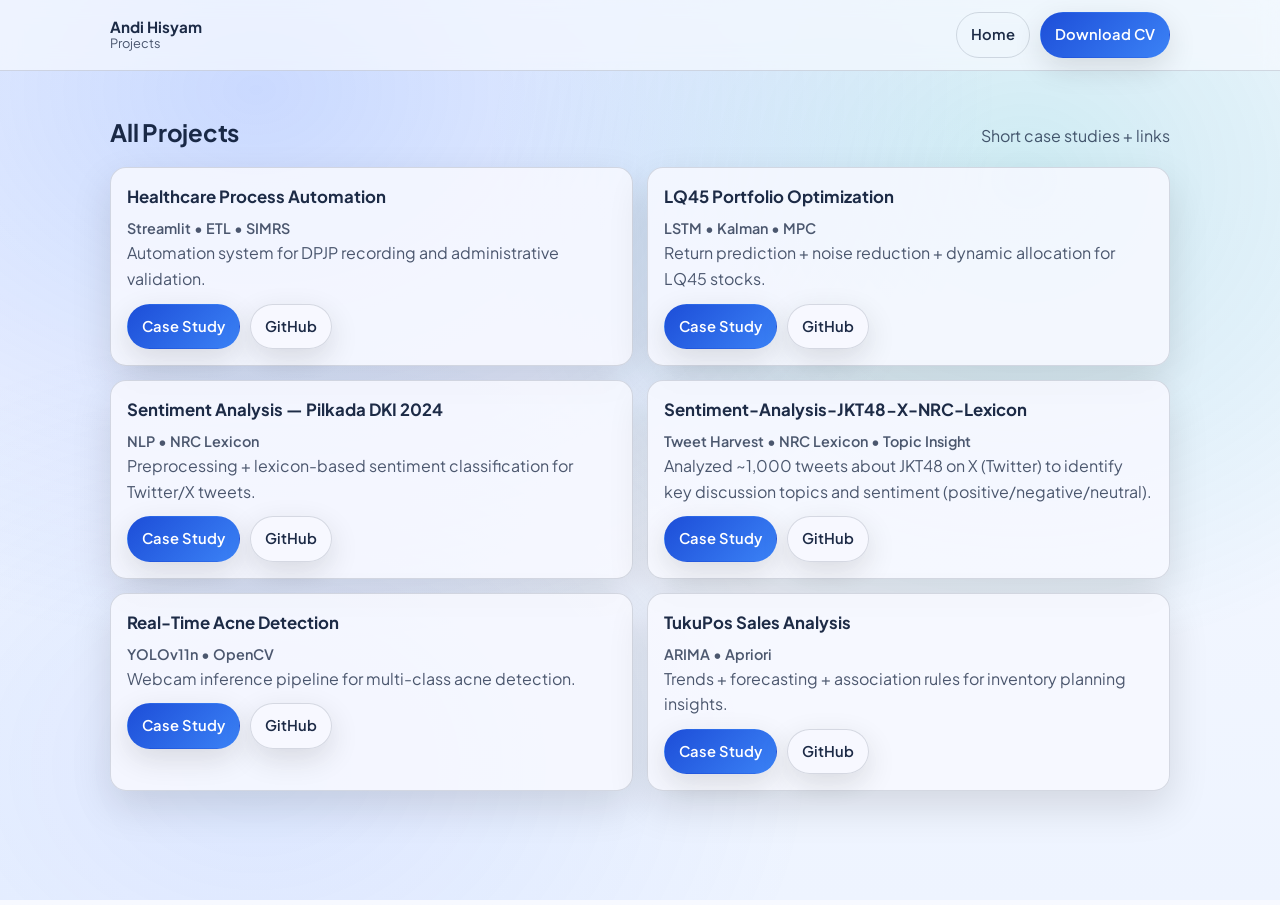
==== projects/index.html @ 50a24bfe "update all project" ====
<!doctype html>
<html lang="en">
  <head>
    <meta charset="utf-8" />
    <meta name="viewport" content="width=device-width, initial-scale=1" />
    <meta name="description" content="Projects — Andi Hisyam portfolio." />
    <title>Projects — Andi Hisyam</title>
    <link rel="stylesheet" href="../assets/css/styles.css" />
  </head>
  <body id="top">
    <a class="skip-link" href="#content">Skip to content</a>

    <nav class="nav" aria-label="Primary navigation">
      <div class="container">
        <div class="nav-inner">
          <a class="brand" href="../index.html">
            <span class="brand-text">
              <strong>Andi Hisyam</strong>
              <span>Projects</span>
            </span>
          </a>
          <div class="nav-actions">
            <a class="btn ghost" href="../index.html#projects">Home</a>
            <a class="btn primary" href="../CV_AndiHisyamHelmiFaalihFakhruddin.pdf" download>Download CV</a>
          </div>
        </div>
      </div>
    </nav>

    <main id="content">
      <section class="reveal">
        <div class="container">
          <div class="section-head">
            <h2>All Projects</h2>
            <p>Short case studies + links</p>
          </div>

          <div class="grid-2">
            <div class="card">
              <h3>Healthcare Process Automation</h3>
              <div class="project-meta">Streamlit • ETL • SIMRS</div>
              <p>Automation system for DPJP recording and administrative validation.</p>
              <div class="project-actions">
                <a class="btn primary" href="healthcare-process-automation/index.html">Case Study</a>
                <!-- TODO: Replace placeholder repository link when ready -->
                <a class="btn" href="https://github.com/andihisyam/healthcare-process-automation" target="_blank" rel="noreferrer">GitHub</a>
              </div>
            </div>

            <div class="card">
              <h3>LQ45 Portfolio Optimization</h3>
              <div class="project-meta">LSTM • Kalman • MPC</div>
              <p>Return prediction + noise reduction + dynamic allocation for LQ45 stocks.</p>
              <div class="project-actions">
                <a class="btn primary" href="lq45-portfolio-optimization/index.html">Case Study</a>
                <!-- TODO: Replace placeholder repository link when ready -->
                <a class="btn" href="https://github.com/andihisyam/lq45-portfolio-optimization" target="_blank" rel="noreferrer">GitHub</a>
              </div>
            </div>

            <div class="card">
              <h3>Sentiment Analysis — Pilkada DKI 2024</h3>
              <div class="project-meta">NLP • NRC Lexicon</div>
              <p>Preprocessing + lexicon-based sentiment classification for Twitter/X tweets.</p>
              <div class="project-actions">
                <a class="btn primary" href="sentiment-analysis-pilkada/index.html">Case Study</a>
                <!-- TODO: Replace placeholder repository link when ready -->
                <a class="btn" href="https://github.com/andihisyam/sentiment-analysis-pilkada-2024" target="_blank" rel="noreferrer">GitHub</a>
              </div>
            </div>

            <div class="card">
              <h3>Sentiment-Analysis-JKT48-X-NRC-Lexicon</h3>
              <div class="project-meta">Tweet Harvest • NRC Lexicon • Topic Insight</div>
              <p>Analyzed ~1,000 tweets about JKT48 on X (Twitter) to identify key discussion topics and sentiment (positive/negative/neutral).</p>
              <div class="project-actions">
                <a class="btn primary" href="sentiment-analysis-jkt48/index.html">Case Study</a>
                <a class="btn" href="https://github.com/andihisyam/Python-Project/tree/main/sentiment-analysis/JKT48" target="_blank" rel="noreferrer">GitHub</a>
              </div>
            </div>

            <div class="card">
              <h3>Real-Time Acne Detection</h3>
              <div class="project-meta">YOLOv11n • OpenCV</div>
              <p>Webcam inference pipeline for multi-class acne detection.</p>
              <div class="project-actions">
                <a class="btn primary" href="acne-detection/index.html">Case Study</a>
                <!-- TODO: Replace placeholder repository link when ready -->
                <a class="btn" href="https://github.com/andihisyam/acne-detection-yolov11" target="_blank" rel="noreferrer">GitHub</a>
              </div>
            </div>

            <div class="card">
              <h3>TukuPos Sales Analysis</h3>
              <div class="project-meta">ARIMA • Apriori</div>
              <p>Trends + forecasting + association rules for inventory planning insights.</p>
              <div class="project-actions">
                <a class="btn primary" href="tukupos-sales-analysis/index.html">Case Study</a>
                <!-- TODO: Replace placeholder repository link when ready -->
                <a class="btn" href="https://github.com/andihisyam/tukupos-sales-analysis" target="_blank" rel="noreferrer">GitHub</a>
              </div>
            </div>
          </div>
        </div>
      </section>
    </main>

    <a class="back-to-top floating" href="#top" aria-label="Back to top" data-back-to-top data-visible="false">
      <img src="../assets/img/back-to-top.png" alt="" loading="lazy" decoding="async" />
    </a>

    <script src="../assets/js/main.js"></script>
  </body>
</html>
---- assets/css/styles.css ----
@import url('https://fonts.googleapis.com/css2?family=Plus+Jakarta+Sans:wght@300;400;500;600;700;800&display=swap');

/* Minimal, dependency-free portfolio styles (light/dark). */

:root {
  --bg: #f7f9ff;
  --bg2: #eef4ff;
  --card: rgba(247, 249, 255, 0.86);
  --card2: rgba(247, 249, 255, 0.94);
  --text: rgba(10, 25, 54, 0.92);
  --muted: rgba(10, 25, 54, 0.72);
  --border: rgba(10, 25, 54, 0.14);
  --shadow: rgba(0, 0, 0, 0.12);

  /* Royal blue accent (premium, subtle hover shifts). */
  --accent: #1d4ed8;
  --accent2: #3b82f6;
  --accentHover: #1e40af;
  --accentTint: rgba(29, 78, 216, 0.12);
  --accentBorder: rgba(29, 78, 216, 0.42);
  --accentRing: rgba(29, 78, 216, 0.30);
  --accentText: #ffffff;

  --radius: 16px;
  --radiusSm: 12px;
  --maxw: 1100px;
  --pad: 20px;

  color-scheme: light;
}

[data-theme="dark"] {
  --bg: #090d16;
  --bg2: #0f172a;
  --card: rgba(15, 23, 42, 0.65);
  --card2: rgba(30, 41, 59, 0.80);
  --text: rgba(241, 245, 249, 0.95);
  --muted: rgba(148, 163, 184, 0.80);
  --border: rgba(255, 255, 255, 0.08);
  --shadow: rgba(0, 0, 0, 0.4);

  --accent: #3b82f6;
  --accent2: #60a5fa;
  --accentHover: #2563eb;
  --accentTint: rgba(59, 130, 246, 0.15);
  --accentBorder: rgba(59, 130, 246, 0.40);
  --accentRing: rgba(59, 130, 246, 0.35);
  --accentText: #ffffff;

  color-scheme: dark;
}

*,
*::before,
*::after {
  box-sizing: border-box;
}

html,
body {
  height: 100%;
}

body {
  margin: 0;
  font-family: "Plus Jakarta Sans", ui-sans-serif, system-ui, -apple-system, Segoe UI, Roboto, Helvetica, Arial, sans-serif;
  background: linear-gradient(180deg, var(--bg), var(--bg2));
  color: var(--text);
  line-height: 1.6;
  min-height: 100vh;
  display: flex;
  flex-direction: column;
  transition: background-color 0.3s ease, color 0.3s ease;
}

.hero,
main {
  width: 100%;
}

main {
  flex: 1 0 auto;
  padding-bottom: 72px;
}

/* Put accent gradients on a fixed layer to avoid visible band seams across cards. */
body::before {
  content: "";
  position: fixed;
  inset: 0;
  z-index: -1;
  background:
    radial-gradient(1200px 900px at 20% 10%, rgba(45, 108, 255, 0.22), transparent 62%),
    radial-gradient(900px 800px at 80% 20%, rgba(0, 167, 181, 0.16), transparent 60%),
    radial-gradient(900px 700px at 20% 85%, rgba(45, 108, 255, 0.10), transparent 62%);
  transition: background 0.3s ease;
}

[data-theme="dark"] body::before {
  background:
    radial-gradient(1200px 900px at 20% 10%, rgba(37, 99, 235, 0.12), transparent 62%),
    radial-gradient(900px 800px at 80% 20%, rgba(13, 148, 136, 0.08), transparent 60%),
    radial-gradient(900px 700px at 20% 85%, rgba(37, 99, 235, 0.06), transparent 62%);
}

a {
  color: inherit;
  text-decoration-thickness: 1px;
  text-underline-offset: 3px;
}

/* Theme toggle helper classes */
.theme-toggle {
  font-size: 1.1rem;
  display: inline-flex;
  align-items: center;
  justify-content: center;
  cursor: pointer;
  transition: transform 0.3s cubic-bezier(0.34, 1.56, 0.64, 1) !important;
}
.theme-toggle:hover {
  transform: scale(1.1) rotate(15deg);
}

.skip-link {
  position: absolute;
  left: -999px;
  top: 0;
  background: var(--text);
  color: var(--bg);
  padding: 10px 14px;
  border-radius: 12px;
  z-index: 9999;
}
.skip-link:focus {
  left: 12px;
  top: 12px;
}

.container {
  max-width: var(--maxw);
  padding: 0 var(--pad);
  margin: 0 auto;
}

.nav {
  position: sticky;
  top: 0;
  z-index: 50;
  border-bottom: 1px solid var(--border);
  background: color-mix(in srgb, var(--bg) 70%, transparent);
  backdrop-filter: blur(10px);
  transition: background-color 0.3s ease, border-color 0.3s ease, background 0.3s ease;
}

.nav-inner {
  display: flex;
  align-items: center;
  justify-content: space-between;
  gap: 14px;
  padding: 12px 0;
}

.brand {
  display: flex;
  gap: 12px;
  align-items: center;
  text-decoration: none;
  transition: transform 180ms ease, opacity 180ms ease;
}
.brand:hover {
  transform: translateY(-1px);
}

.brand-text {
  display: flex;
  flex-direction: column;
  line-height: 1.1;
}

.brand-text strong {
  font-size: 0.95rem;
}
.brand-text span {
  font-size: 0.80rem;
  color: var(--muted);
}

.nav-links {
  display: flex;
  align-items: center;
  gap: 12px;
}

.nav-links a {
  display: inline-flex;
  align-items: center;
  gap: 8px;
  font-size: 0.92rem;
  color: var(--muted);
  text-decoration: none;
  padding: 8px 10px;
  border-radius: 12px;
  border: 1px solid transparent;
  transition: transform 180ms ease, background-color 180ms ease, color 180ms ease, border-color 180ms ease;
}
.nav-links a:hover {
  color: var(--text);
  background: var(--card);
  border-color: var(--border);
  transform: translateY(-1px);
}
.nav-actions {
  display: flex;
  align-items: center;
  gap: 10px;
}

.btn {
  display: inline-flex;
  align-items: center;
  justify-content: center;
  gap: 8px;
  padding: 10px 14px;
  border-radius: 999px;
  border: 1px solid var(--border);
  background: var(--card);
  color: var(--text);
  text-decoration: none;
  font-weight: 600;
  font-size: 0.92rem;
  box-shadow: 0 10px 30px var(--shadow);
  transition:
    background-color 180ms ease,
    border-color 180ms ease,
    color 180ms ease,
    box-shadow 180ms ease,
    transform 180ms ease;
}
.btn:hover {
  background: var(--accentTint);
  border-color: var(--accentBorder);
  color: var(--accentHover);
  box-shadow: 0 14px 38px var(--shadow), 0 0 0 5px color-mix(in srgb, var(--accentTint) 60%, transparent);
}
.btn.primary {
  background: linear-gradient(135deg, var(--accent), var(--accent2));
  border-color: transparent;
  color: var(--accentText);
}
.btn.primary:hover {
  background: linear-gradient(135deg, var(--accentHover), var(--accent2));
}
.btn.ghost {
  background: transparent;
  box-shadow: none;
}

.btn.white {
  background: #ffffff;
  border-color: var(--border);
  color: var(--accentHover);
}

.btn:focus-visible {
  outline: none;
  box-shadow: 0 10px 30px var(--shadow), 0 0 0 4px var(--accentRing);
  border-color: var(--accentBorder);
}

.icon-btn {
  width: 40px;
  height: 40px;
  border-radius: 999px;
  border: 1px solid var(--border);
  background: var(--card);
  color: var(--text);
  cursor: pointer;
  transition: background-color 180ms ease, border-color 180ms ease, transform 180ms ease, box-shadow 180ms ease;
}
.icon-btn:hover {
  background: var(--card2);
  transform: translateY(-1px);
  border-color: var(--accentBorder);
  box-shadow: 0 14px 38px var(--shadow), 0 0 0 5px color-mix(in srgb, var(--accentTint) 60%, transparent);
}

/* Navbar-only subtle lift for actions. */
.nav .btn:hover {
  transform: translateY(-1px);
}

.mobile-toggle {
  display: none;
}

.mobile-menu {
  display: none;
  border-top: 1px solid var(--border);
  padding: 8px 0 14px;
}
.mobile-menu a {
  display: inline-flex;
  align-items: center;
  gap: 8px;
  width: 100%;
  padding: 10px 10px;
  border-radius: 12px;
  text-decoration: none;
  color: var(--muted);
}
.mobile-menu a:hover {
  background: var(--card);
  color: var(--text);
}

header.hero {
  padding: 52px 0 30px;
}

.hero-grid {
  display: grid;
  grid-template-columns: 1.25fr 0.75fr;
  gap: 26px;
  align-items: center;
}

.hero h1 {
  margin: 0 0 12px;
  font-size: clamp(2.0rem, 3.5vw, 3.0rem);
  letter-spacing: -0.02em;
}

.hero .subtitle {
  color: var(--muted);
  font-weight: 600;
  margin: 0 0 14px;
}

.hero .desc {
  color: var(--muted);
  margin: 0 0 18px;
  max-width: 64ch;
}

.hero-actions {
  display: flex;
  gap: 10px;
  flex-wrap: wrap;
  margin: 16px 0 0;
}

.hero-card {
  border: 1px solid var(--border);
  background: var(--card);
  border-radius: var(--radius);
  padding: 16px;
  box-shadow: 0 18px 44px var(--shadow);
  backdrop-filter: blur(10px);
}

.hero-portrait {
  display: grid;
  gap: 12px;
}

.hero-portrait img {
  width: 100%;
  height: 280px;
  object-fit: cover;
  object-position: center 50%;
  border-radius: 18px;
  border: 1px solid var(--border);
  box-shadow: 0 18px 44px var(--shadow);
}

.hero-portrait .meta {
  display: flex;
  flex-direction: column;
  gap: 4px;
}
.hero-portrait .meta strong {
  font-size: 0.98rem;
}
.hero-portrait .meta span {
  color: var(--muted);
  font-size: 0.88rem;
}

.highlights {
  display: grid;
  grid-template-columns: 1fr 1fr;
  gap: 10px;
  margin-top: 14px;
}

.pill {
  border: 1px solid var(--border);
  background: var(--card);
  border-radius: var(--radiusSm);
  padding: 10px 12px;
  font-weight: 700;
  font-size: 0.90rem;
  transition:
    background-color 180ms ease,
    border-color 180ms ease,
    box-shadow 180ms ease,
    transform 180ms ease,
    color 180ms ease;
}
.pill span {
  display: block;
  font-weight: 600;
  color: var(--muted);
  font-size: 0.82rem;
  margin-top: 2px;
}

.pill:hover {
  background: var(--card2);
  border-color: var(--accentBorder);
  transform: translateY(-2px);
  box-shadow: 0 18px 48px var(--shadow), 0 0 0 5px color-mix(in srgb, var(--accentTint) 60%, transparent);
}

section {
  padding: 42px 0;
}

.reveal {
  opacity: 0;
  transform: translateY(10px);
  transition: opacity 420ms ease, transform 420ms ease;
  will-change: opacity, transform;
}
.reveal.is-visible {
  opacity: 1;
  transform: translateY(0);
}

.section-head {
  display: flex;
  align-items: baseline;
  justify-content: space-between;
  gap: 12px;
  margin-bottom: 16px;
}

.section-head h2 {
  margin: 0;
  font-size: 1.5rem;
  letter-spacing: -0.01em;
}

.section-head p {
  margin: 0;
  color: var(--muted);
}

.grid-3 {
  display: grid;
  grid-template-columns: repeat(3, 1fr);
  gap: 14px;
}

.grid-2 {
  display: grid;
  grid-template-columns: repeat(2, 1fr);
  gap: 14px;
}

.card {
  border: 1px solid var(--border);
  background: var(--card);
  border-radius: var(--radius);
  padding: 16px;
  box-shadow: 0 16px 40px var(--shadow);
  backdrop-filter: blur(10px);
  transition:
    background-color 180ms ease,
    border-color 180ms ease,
    box-shadow 180ms ease,
    transform 180ms ease;
}
.card h3 {
  margin: 0 0 6px;
  font-size: 1.05rem;
}
.card p {
  margin: 0;
  color: var(--muted);
}
.card:hover {
  background: var(--card2);
  border-color: var(--accentBorder);
  transform: translateY(-2px);
  box-shadow: 0 22px 58px var(--shadow), 0 0 0 5px color-mix(in srgb, var(--accentTint) 60%, transparent);
}
.card:focus-within {
  border-color: var(--accentBorder);
  box-shadow: 0 16px 40px var(--shadow), 0 0 0 4px var(--accentRing);
}

.badges {
  display: flex;
  flex-wrap: wrap;
  gap: 8px;
  margin-top: 12px;
}
.badge {
  display: inline-flex;
  gap: 6px;
  align-items: center;
  padding: 6px 10px;
  border-radius: 999px;
  border: 1px solid var(--border);
  background: color-mix(in srgb, var(--card) 60%, transparent);
  color: var(--muted);
  font-weight: 700;
  font-size: 0.82rem;
}

.project-card {
  display: grid;
  grid-template-columns: 160px 1fr;
  gap: 14px;
  align-items: start;
}
.project-card img {
  width: 160px;
  height: 110px;
  object-fit: cover;
  border-radius: 14px;
  border: 1px solid var(--border);
  background: var(--card2);
}
.project-card h3 {
  margin: 0 0 6px;
}
.project-meta {
  color: var(--muted);
  font-weight: 600;
  font-size: 0.90rem;
}
.project-actions {
  display: flex;
  flex-wrap: wrap;
  gap: 10px;
  margin-top: 12px;
}

.timeline {
  display: grid;
  gap: 12px;
}
.timeline .item {
  display: grid;
  grid-template-columns: 16px 1fr;
  gap: 12px;
}
.timeline .dot {
  width: 12px;
  height: 12px;
  margin-top: 7px;
  border-radius: 999px;
  background: linear-gradient(135deg, var(--accent), var(--accent2));
  box-shadow: 0 10px 26px var(--shadow);
}
.timeline .content {
  border: 1px solid var(--border);
  background: var(--card);
  border-radius: var(--radius);
  padding: 14px 16px;
  backdrop-filter: blur(10px);
  transition:
    background-color 180ms ease,
    border-color 180ms ease,
    box-shadow 180ms ease,
    transform 180ms ease;
}
.timeline .content:hover {
  background: var(--card2);
  border-color: var(--accentBorder);
  transform: translateY(-2px);
  box-shadow: 0 22px 58px var(--shadow), 0 0 0 5px color-mix(in srgb, var(--accentTint) 60%, transparent);
}
.timeline .content:focus-within {
  border-color: var(--accentBorder);
  box-shadow: 0 16px 40px var(--shadow), 0 0 0 4px var(--accentRing);
}
.timeline .content strong {
  display: block;
  margin-bottom: 2px;
}
.timeline .content .when {
  color: var(--muted);
  font-weight: 700;
  font-size: 0.88rem;
}
.timeline .content ul {
  margin: 10px 0 0 18px;
  color: var(--muted);
}

.exp-subrole {
  margin-top: 12px;
  padding-top: 12px;
  border-top: 1px dashed color-mix(in srgb, var(--border) 80%, transparent);
}
.exp-subrole-title {
  font-weight: 800;
}
.exp-subrole-when {
  margin-top: 2px;
  color: var(--muted);
  font-weight: 700;
  font-size: 0.88rem;
}
.exp-subrole ul {
  margin: 10px 0 0 18px;
  color: var(--muted);
}

.contact-grid {
  display: grid;
  grid-template-columns: 1fr 0.9fr;
  gap: 14px;
}

.back-to-top {
  display: inline-flex;
  align-items: center;
  justify-content: center;
  width: 44px;
  height: 44px;
  border-radius: 999px;
  border: 1px solid var(--border);
  background: var(--card);
  box-shadow: 0 16px 40px var(--shadow);
  text-decoration: none;
}
.back-to-top:hover {
  background: var(--card2);
}
.back-to-top img {
  width: 22px;
  height: 22px;
  display: block;
  object-fit: contain;
}

.back-to-top.floating {
  position: fixed;
  right: 18px;
  bottom: 18px;
  z-index: 60;
  opacity: 0;
  transform: translateY(8px);
  pointer-events: none;
  transition: opacity 180ms ease, transform 180ms ease;
}
.back-to-top.floating[data-visible="true"] {
  opacity: 1;
  transform: translateY(0);
  pointer-events: auto;
}

@media (max-width: 920px) {
  .hero-grid {
    grid-template-columns: 1fr;
  }
  .contact-grid {
    grid-template-columns: 1fr;
  }
  .grid-3 {
    grid-template-columns: 1fr;
  }
  .grid-2 {
    grid-template-columns: 1fr;
  }
  .project-card {
    grid-template-columns: 1fr;
  }
  .project-card img {
    width: 100%;
    height: 160px;
  }

  .nav-links {
    display: none;
  }
  .mobile-toggle {
    display: inline-flex;
  }
  .mobile-menu[data-open="true"] {
    display: block;
  }
}

@media (prefers-reduced-motion: reduce) {
  html {
    scroll-behavior: auto !important;
  }
  * {
    animation-duration: 0.001ms !important;
    animation-iteration-count: 1 !important;
    transition-duration: 0.001ms !important;
    scroll-behavior: auto !important;
  }
  .reveal {
    opacity: 1 !important;
    transform: none !important;
  }
}
  .hero-portrait img {
    height: 240px;
  }
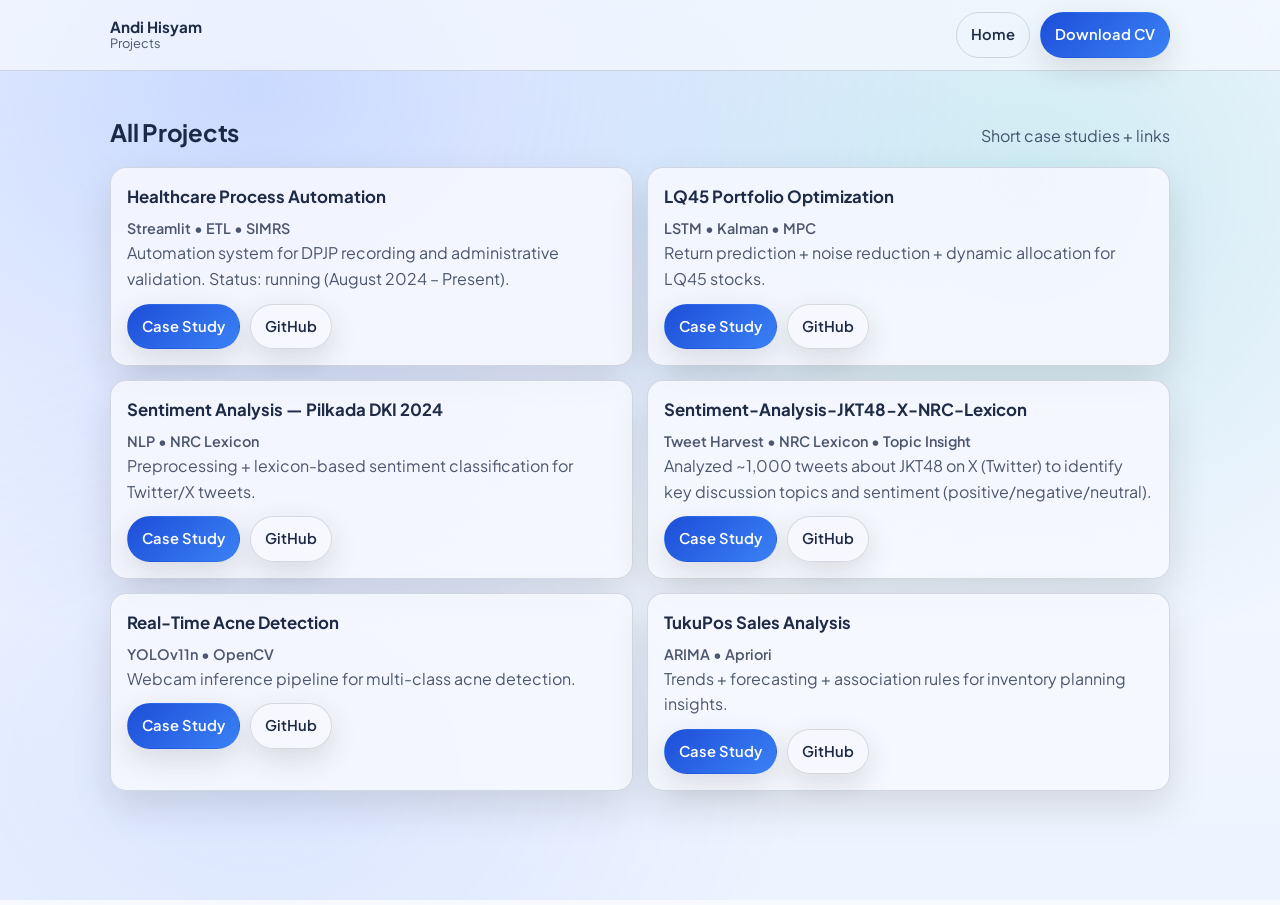
==== commit a73a6876: "update certificate" ====
--- a/projects/index.html
+++ b/projects/index.html
@@ -39,7 +39,7 @@
             <div class="card">
               <h3>Healthcare Process Automation</h3>
               <div class="project-meta">Streamlit • ETL • SIMRS</div>
-              <p>Automation system for DPJP recording and administrative validation.</p>
+              <p>Automation system for DPJP recording and administrative validation. Status: running (August 2024 – Present).</p>
               <div class="project-actions">
                 <a class="btn primary" href="healthcare-process-automation/index.html">Case Study</a>
                 <!-- TODO: Replace placeholder repository link when ready -->
--- a/assets/css/styles.css
+++ b/assets/css/styles.css
@@ -627,6 +627,88 @@
   gap: 14px;
 }
 
+.cert-carousel {
+  display: grid;
+  grid-auto-flow: column;
+  grid-auto-columns: minmax(240px, 1fr);
+  gap: 14px;
+  overflow-x: auto;
+  padding-bottom: 8px;
+  scroll-snap-type: x mandatory;
+  -webkit-overflow-scrolling: touch;
+}
+
+.cert-card {
+  scroll-snap-align: start;
+  text-decoration: none;
+  color: inherit;
+  display: flex;
+  flex-direction: column;
+  gap: 10px;
+}
+
+.cert-card img {
+  width: 100%;
+  height: 170px;
+  object-fit: cover;
+  border-radius: 14px;
+  border: 1px solid var(--border);
+  background: var(--card2);
+}
+
+.cert-meta {
+  display: flex;
+  flex-direction: column;
+  gap: 2px;
+}
+
+.cert-meta strong {
+  font-size: 1.02rem;
+}
+
+.cert-meta span {
+  color: var(--muted);
+  font-weight: 650;
+  font-size: 0.90rem;
+}
+
+.cert-thumb {
+  width: 100%;
+  height: 170px;
+  border-radius: 14px;
+  border: 1px solid var(--border);
+  background: linear-gradient(
+    135deg,
+    color-mix(in srgb, var(--accent) 18%, white),
+    color-mix(in srgb, var(--accent2) 18%, white)
+  );
+  display: flex;
+  flex-direction: column;
+  justify-content: center;
+  align-items: center;
+  text-align: center;
+}
+
+.cert-thumb-title {
+  font-weight: 900;
+  letter-spacing: 0.02em;
+}
+
+.cert-thumb-score {
+  font-size: 2.1rem;
+  font-weight: 950;
+  color: var(--accentHover);
+  line-height: 1.1;
+  margin-top: 2px;
+}
+
+.cert-thumb-sub {
+  margin-top: 6px;
+  font-weight: 750;
+  color: var(--muted);
+  font-size: 0.90rem;
+}
+
 .back-to-top {
   display: inline-flex;
   align-items: center;
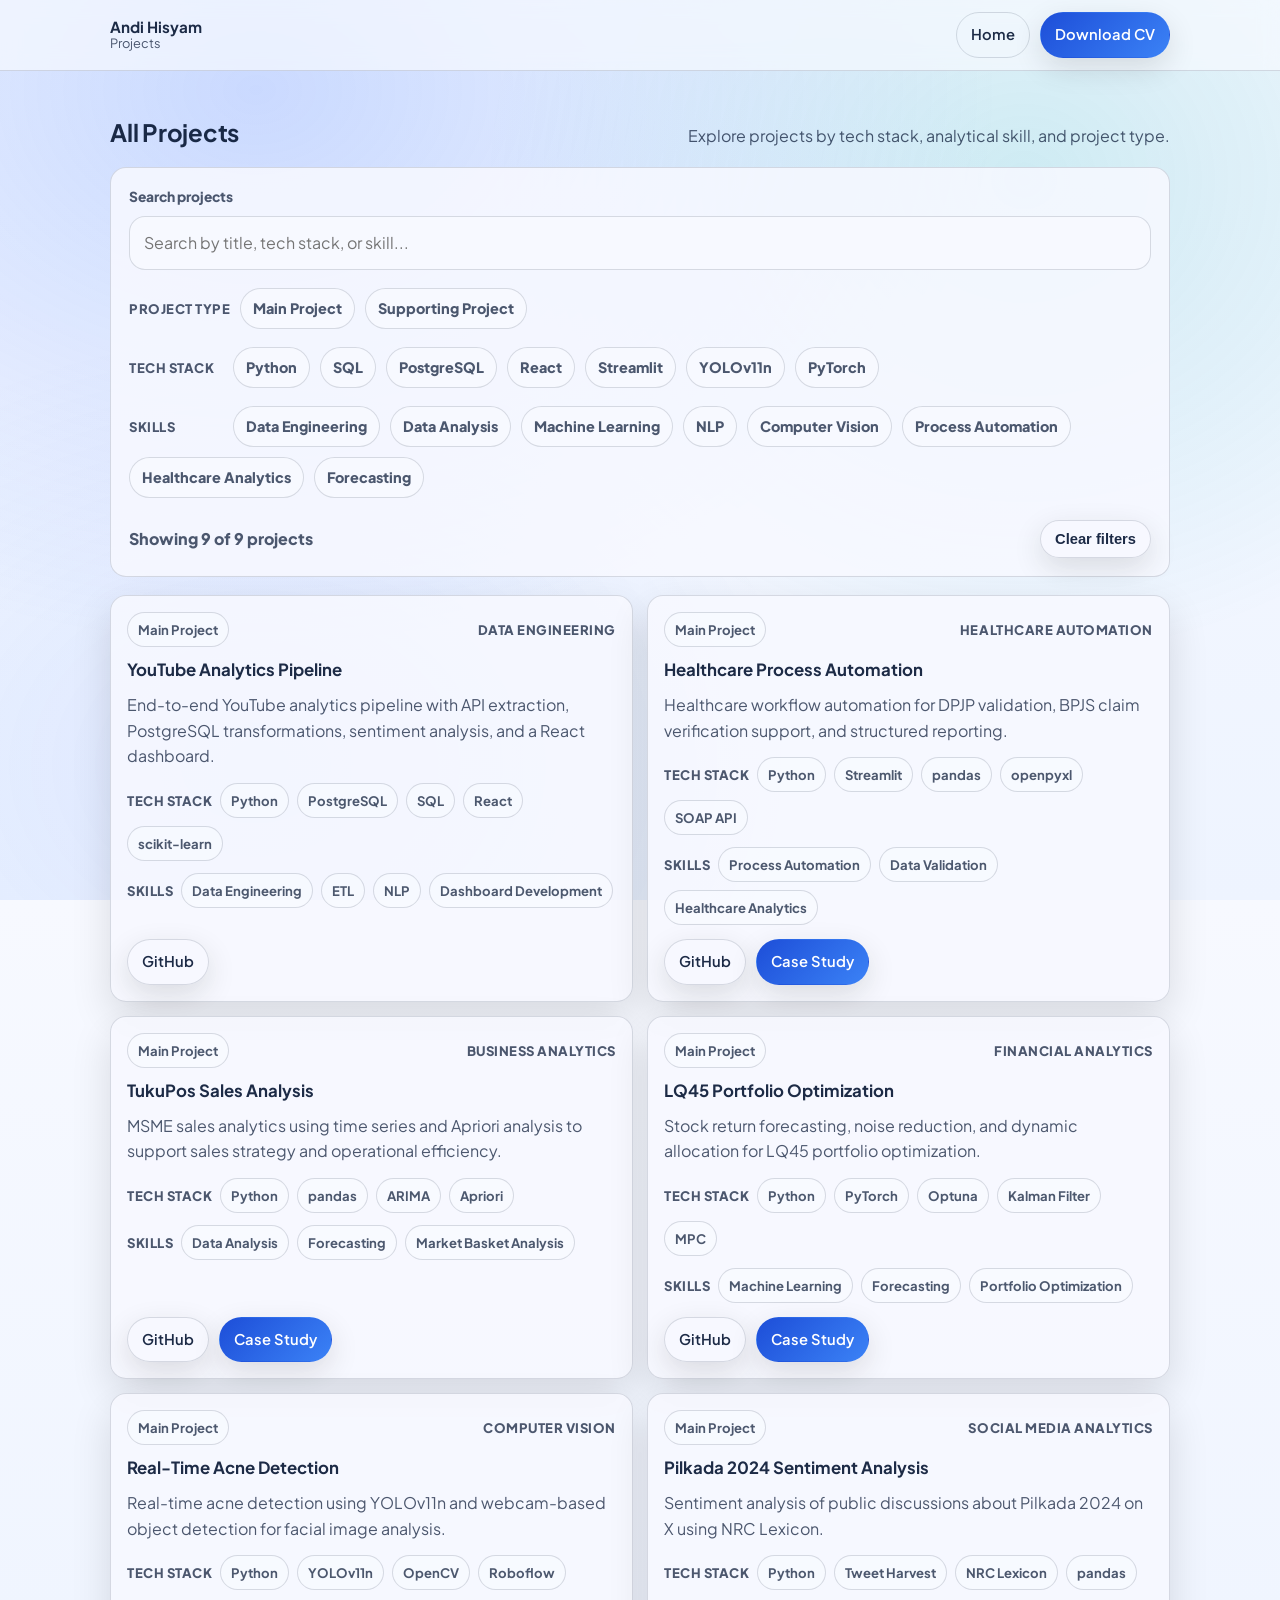
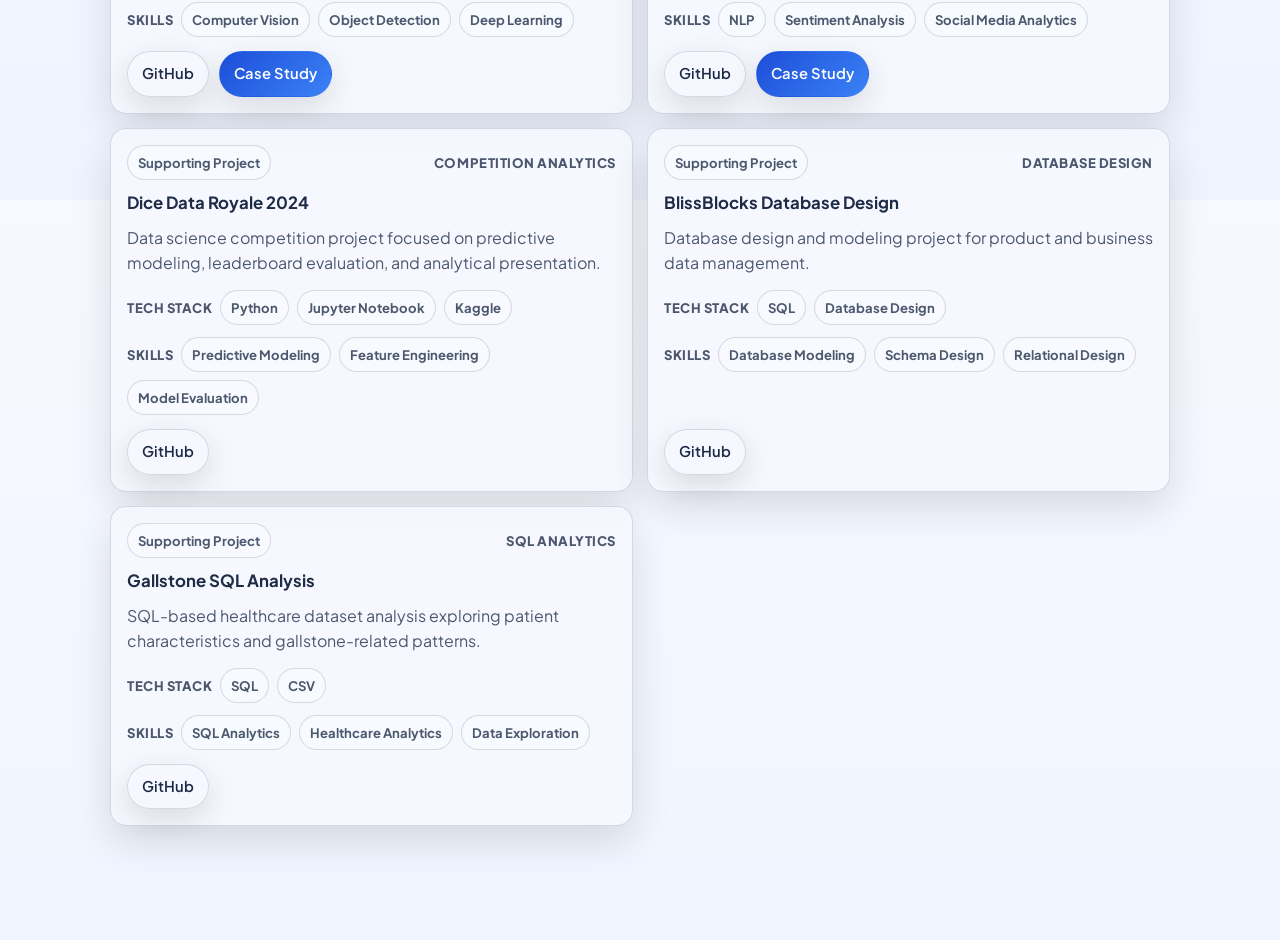
==== commit ac7f97e1: "Add project filtering functionality and enhance project directory layout - Implemented a project fil" ====
--- a/projects/index.html
+++ b/projects/index.html
@@ -28,78 +28,287 @@
     </nav>
 
     <main id="content">
-      <section class="reveal">
+      <section class="reveal" data-projects-page>
         <div class="container">
           <div class="section-head">
             <h2>All Projects</h2>
-            <p>Short case studies + links</p>
-          </div>
-
-          <div class="grid-2">
-            <div class="card">
+            <p>Explore projects by tech stack, analytical skill, and project type.</p>
+          </div>
+
+          <div class="project-filter-panel" aria-label="Project filters">
+            <div class="project-search">
+              <label for="project-search">Search projects</label>
+              <input id="project-search" type="search" placeholder="Search by title, tech stack, or skill..." data-project-search />
+            </div>
+
+            <div class="filter-row" aria-label="Project type filters">
+              <span class="filter-label">Project Type</span>
+              <button class="filter-chip" type="button" data-filter-group="type" data-filter-value="main">Main Project</button>
+              <button class="filter-chip" type="button" data-filter-group="type" data-filter-value="supporting">Supporting Project</button>
+            </div>
+
+            <div class="filter-row" aria-label="Tech stack filters">
+              <span class="filter-label">Tech Stack</span>
+              <button class="filter-chip" type="button" data-filter-group="tech" data-filter-value="Python">Python</button>
+              <button class="filter-chip" type="button" data-filter-group="tech" data-filter-value="SQL">SQL</button>
+              <button class="filter-chip" type="button" data-filter-group="tech" data-filter-value="PostgreSQL">PostgreSQL</button>
+              <button class="filter-chip" type="button" data-filter-group="tech" data-filter-value="React">React</button>
+              <button class="filter-chip" type="button" data-filter-group="tech" data-filter-value="Streamlit">Streamlit</button>
+              <button class="filter-chip" type="button" data-filter-group="tech" data-filter-value="YOLOv11n">YOLOv11n</button>
+              <button class="filter-chip" type="button" data-filter-group="tech" data-filter-value="PyTorch">PyTorch</button>
+            </div>
+
+            <div class="filter-row" aria-label="Skill filters">
+              <span class="filter-label">Skills</span>
+              <button class="filter-chip" type="button" data-filter-group="skill" data-filter-value="Data Engineering">Data Engineering</button>
+              <button class="filter-chip" type="button" data-filter-group="skill" data-filter-value="Data Analysis">Data Analysis</button>
+              <button class="filter-chip" type="button" data-filter-group="skill" data-filter-value="Machine Learning">Machine Learning</button>
+              <button class="filter-chip" type="button" data-filter-group="skill" data-filter-value="NLP">NLP</button>
+              <button class="filter-chip" type="button" data-filter-group="skill" data-filter-value="Computer Vision">Computer Vision</button>
+              <button class="filter-chip" type="button" data-filter-group="skill" data-filter-value="Process Automation">Process Automation</button>
+              <button class="filter-chip" type="button" data-filter-group="skill" data-filter-value="Healthcare Analytics">Healthcare Analytics</button>
+              <button class="filter-chip" type="button" data-filter-group="skill" data-filter-value="Forecasting">Forecasting</button>
+            </div>
+
+            <div class="project-filter-footer">
+              <span class="project-count" data-project-count>Showing all projects</span>
+              <button class="btn" type="button" data-clear-project-filters>Clear filters</button>
+            </div>
+          </div>
+
+          <div class="project-directory" data-project-list>
+            <article class="card project-directory-card" data-project-card data-type="main" data-tech="Python|PostgreSQL|SQL|React|scikit-learn" data-skills="Data Engineering|Analytics Engineering|NLP|Sentiment Analysis|Dashboard Development|ETL">
+              <div class="project-card-head">
+                <span class="badge">Main Project</span>
+                <span class="project-domain">Data Engineering</span>
+              </div>
+              <h3>YouTube Analytics Pipeline</h3>
+              <p>End-to-end YouTube analytics pipeline with API extraction, PostgreSQL transformations, sentiment analysis, and a React dashboard.</p>
+              <div class="project-tags">
+                <span class="tag-label">Tech Stack</span>
+                <span class="badge">Python</span>
+                <span class="badge">PostgreSQL</span>
+                <span class="badge">SQL</span>
+                <span class="badge">React</span>
+                <span class="badge">scikit-learn</span>
+              </div>
+              <div class="project-tags">
+                <span class="tag-label">Skills</span>
+                <span class="badge">Data Engineering</span>
+                <span class="badge">ETL</span>
+                <span class="badge">NLP</span>
+                <span class="badge">Dashboard Development</span>
+              </div>
+              <div class="project-actions">
+                <a class="btn" href="https://github.com/andihisyam/youtube-analytics" target="_blank" rel="noreferrer">GitHub</a>
+              </div>
+            </article>
+
+            <article class="card project-directory-card" data-project-card data-type="main" data-tech="Python|Streamlit|pandas|openpyxl|Excel|SOAP API" data-skills="Process Automation|Data Validation|Workflow Automation|Operational Reporting|Healthcare Analytics">
+              <div class="project-card-head">
+                <span class="badge">Main Project</span>
+                <span class="project-domain">Healthcare Automation</span>
+              </div>
               <h3>Healthcare Process Automation</h3>
-              <div class="project-meta">Streamlit • ETL • SIMRS</div>
-              <p>Automation system for DPJP recording and administrative validation. Status: running (August 2024 – Present).</p>
-              <div class="project-actions">
+              <p>Healthcare workflow automation for DPJP validation, BPJS claim verification support, and structured reporting.</p>
+              <div class="project-tags">
+                <span class="tag-label">Tech Stack</span>
+                <span class="badge">Python</span>
+                <span class="badge">Streamlit</span>
+                <span class="badge">pandas</span>
+                <span class="badge">openpyxl</span>
+                <span class="badge">SOAP API</span>
+              </div>
+              <div class="project-tags">
+                <span class="tag-label">Skills</span>
+                <span class="badge">Process Automation</span>
+                <span class="badge">Data Validation</span>
+                <span class="badge">Healthcare Analytics</span>
+              </div>
+              <div class="project-actions">
+                <a class="btn" href="https://github.com/andihisyam/healthcare-process-automation" target="_blank" rel="noreferrer">GitHub</a>
                 <a class="btn primary" href="healthcare-process-automation/index.html">Case Study</a>
-                <!-- TODO: Replace placeholder repository link when ready -->
-                <a class="btn" href="https://github.com/andihisyam/healthcare-process-automation" target="_blank" rel="noreferrer">GitHub</a>
-              </div>
-            </div>
-
-            <div class="card">
+              </div>
+            </article>
+
+            <article class="card project-directory-card" data-project-card data-type="main" data-tech="Python|pandas|ARIMA|Apriori" data-skills="Data Analysis|Business Analytics|Forecasting|Market Basket Analysis|Insight Generation">
+              <div class="project-card-head">
+                <span class="badge">Main Project</span>
+                <span class="project-domain">Business Analytics</span>
+              </div>
+              <h3>TukuPos Sales Analysis</h3>
+              <p>MSME sales analytics using time series and Apriori analysis to support sales strategy and operational efficiency.</p>
+              <div class="project-tags">
+                <span class="tag-label">Tech Stack</span>
+                <span class="badge">Python</span>
+                <span class="badge">pandas</span>
+                <span class="badge">ARIMA</span>
+                <span class="badge">Apriori</span>
+              </div>
+              <div class="project-tags">
+                <span class="tag-label">Skills</span>
+                <span class="badge">Data Analysis</span>
+                <span class="badge">Forecasting</span>
+                <span class="badge">Market Basket Analysis</span>
+              </div>
+              <div class="project-actions">
+                <a class="btn" href="https://github.com/andihisyam/tukupos-sales-analysis" target="_blank" rel="noreferrer">GitHub</a>
+                <a class="btn primary" href="tukupos-sales-analysis/index.html">Case Study</a>
+              </div>
+            </article>
+
+            <article class="card project-directory-card" data-project-card data-type="main" data-tech="Python|PyTorch|Optuna|Kalman Filter|MPC" data-skills="Time Series Forecasting|Portfolio Optimization|Financial Analytics|Machine Learning|Quantitative Modeling">
+              <div class="project-card-head">
+                <span class="badge">Main Project</span>
+                <span class="project-domain">Financial Analytics</span>
+              </div>
               <h3>LQ45 Portfolio Optimization</h3>
-              <div class="project-meta">LSTM • Kalman • MPC</div>
-              <p>Return prediction + noise reduction + dynamic allocation for LQ45 stocks.</p>
-              <div class="project-actions">
+              <p>Stock return forecasting, noise reduction, and dynamic allocation for LQ45 portfolio optimization.</p>
+              <div class="project-tags">
+                <span class="tag-label">Tech Stack</span>
+                <span class="badge">Python</span>
+                <span class="badge">PyTorch</span>
+                <span class="badge">Optuna</span>
+                <span class="badge">Kalman Filter</span>
+                <span class="badge">MPC</span>
+              </div>
+              <div class="project-tags">
+                <span class="tag-label">Skills</span>
+                <span class="badge">Machine Learning</span>
+                <span class="badge">Forecasting</span>
+                <span class="badge">Portfolio Optimization</span>
+              </div>
+              <div class="project-actions">
+                <a class="btn" href="https://github.com/andihisyam/lq45-portfolio-optimization" target="_blank" rel="noreferrer">GitHub</a>
                 <a class="btn primary" href="lq45-portfolio-optimization/index.html">Case Study</a>
-                <!-- TODO: Replace placeholder repository link when ready -->
-                <a class="btn" href="https://github.com/andihisyam/lq45-portfolio-optimization" target="_blank" rel="noreferrer">GitHub</a>
-              </div>
-            </div>
-
-            <div class="card">
-              <h3>Sentiment Analysis — Pilkada DKI 2024</h3>
-              <div class="project-meta">NLP • NRC Lexicon</div>
-              <p>Preprocessing + lexicon-based sentiment classification for Twitter/X tweets.</p>
-              <div class="project-actions">
+              </div>
+            </article>
+
+            <article class="card project-directory-card" data-project-card data-type="main" data-tech="Python|YOLOv11n|OpenCV|Roboflow" data-skills="Computer Vision|Object Detection|Deep Learning|Image Annotation|Real-Time Inference">
+              <div class="project-card-head">
+                <span class="badge">Main Project</span>
+                <span class="project-domain">Computer Vision</span>
+              </div>
+              <h3>Real-Time Acne Detection</h3>
+              <p>Real-time acne detection using YOLOv11n and webcam-based object detection for facial image analysis.</p>
+              <div class="project-tags">
+                <span class="tag-label">Tech Stack</span>
+                <span class="badge">Python</span>
+                <span class="badge">YOLOv11n</span>
+                <span class="badge">OpenCV</span>
+                <span class="badge">Roboflow</span>
+              </div>
+              <div class="project-tags">
+                <span class="tag-label">Skills</span>
+                <span class="badge">Computer Vision</span>
+                <span class="badge">Object Detection</span>
+                <span class="badge">Deep Learning</span>
+              </div>
+              <div class="project-actions">
+                <a class="btn" href="https://github.com/andihisyam/acne-detection-computer-vision" target="_blank" rel="noreferrer">GitHub</a>
+                <a class="btn primary" href="acne-detection/index.html">Case Study</a>
+              </div>
+            </article>
+
+            <article class="card project-directory-card" data-project-card data-type="main" data-tech="Python|Tweet Harvest|NRC Lexicon|pandas" data-skills="NLP|Sentiment Analysis|Social Media Analytics|Text Preprocessing|Data Visualization">
+              <div class="project-card-head">
+                <span class="badge">Main Project</span>
+                <span class="project-domain">Social Media Analytics</span>
+              </div>
+              <h3>Pilkada 2024 Sentiment Analysis</h3>
+              <p>Sentiment analysis of public discussions about Pilkada 2024 on X using NRC Lexicon.</p>
+              <div class="project-tags">
+                <span class="tag-label">Tech Stack</span>
+                <span class="badge">Python</span>
+                <span class="badge">Tweet Harvest</span>
+                <span class="badge">NRC Lexicon</span>
+                <span class="badge">pandas</span>
+              </div>
+              <div class="project-tags">
+                <span class="tag-label">Skills</span>
+                <span class="badge">NLP</span>
+                <span class="badge">Sentiment Analysis</span>
+                <span class="badge">Social Media Analytics</span>
+              </div>
+              <div class="project-actions">
+                <a class="btn" href="https://github.com/andihisyam/pilkada-2024-sentiment-analysis" target="_blank" rel="noreferrer">GitHub</a>
                 <a class="btn primary" href="sentiment-analysis-pilkada/index.html">Case Study</a>
-                <!-- TODO: Replace placeholder repository link when ready -->
-                <a class="btn" href="https://github.com/andihisyam/sentiment-analysis-pilkada-2024" target="_blank" rel="noreferrer">GitHub</a>
-              </div>
-            </div>
-
-            <div class="card">
-              <h3>Sentiment-Analysis-JKT48-X-NRC-Lexicon</h3>
-              <div class="project-meta">Tweet Harvest • NRC Lexicon • Topic Insight</div>
-              <p>Analyzed ~1,000 tweets about JKT48 on X (Twitter) to identify key discussion topics and sentiment (positive/negative/neutral).</p>
-              <div class="project-actions">
-                <a class="btn primary" href="sentiment-analysis-jkt48/index.html">Case Study</a>
-                <a class="btn" href="https://github.com/andihisyam/Python-Project/tree/main/sentiment-analysis/JKT48" target="_blank" rel="noreferrer">GitHub</a>
-              </div>
-            </div>
-
-            <div class="card">
-              <h3>Real-Time Acne Detection</h3>
-              <div class="project-meta">YOLOv11n • OpenCV</div>
-              <p>Webcam inference pipeline for multi-class acne detection.</p>
-              <div class="project-actions">
-                <a class="btn primary" href="acne-detection/index.html">Case Study</a>
-                <!-- TODO: Replace placeholder repository link when ready -->
-                <a class="btn" href="https://github.com/andihisyam/acne-detection-yolov11" target="_blank" rel="noreferrer">GitHub</a>
-              </div>
-            </div>
-
-            <div class="card">
-              <h3>TukuPos Sales Analysis</h3>
-              <div class="project-meta">ARIMA • Apriori</div>
-              <p>Trends + forecasting + association rules for inventory planning insights.</p>
-              <div class="project-actions">
-                <a class="btn primary" href="tukupos-sales-analysis/index.html">Case Study</a>
-                <!-- TODO: Replace placeholder repository link when ready -->
-                <a class="btn" href="https://github.com/andihisyam/tukupos-sales-analysis" target="_blank" rel="noreferrer">GitHub</a>
-              </div>
-            </div>
+              </div>
+            </article>
+
+            <article class="card project-directory-card" data-project-card data-type="supporting" data-tech="Python|Jupyter Notebook|Kaggle" data-skills="Predictive Modeling|Competition Analytics|Feature Engineering|Model Evaluation|Presentation">
+              <div class="project-card-head">
+                <span class="badge">Supporting Project</span>
+                <span class="project-domain">Competition Analytics</span>
+              </div>
+              <h3>Dice Data Royale 2024</h3>
+              <p>Data science competition project focused on predictive modeling, leaderboard evaluation, and analytical presentation.</p>
+              <div class="project-tags">
+                <span class="tag-label">Tech Stack</span>
+                <span class="badge">Python</span>
+                <span class="badge">Jupyter Notebook</span>
+                <span class="badge">Kaggle</span>
+              </div>
+              <div class="project-tags">
+                <span class="tag-label">Skills</span>
+                <span class="badge">Predictive Modeling</span>
+                <span class="badge">Feature Engineering</span>
+                <span class="badge">Model Evaluation</span>
+              </div>
+              <div class="project-actions">
+                <a class="btn" href="https://github.com/andihisyam/dice-data-royale-2024" target="_blank" rel="noreferrer">GitHub</a>
+              </div>
+            </article>
+
+            <article class="card project-directory-card" data-project-card data-type="supporting" data-tech="SQL|Database Design" data-skills="Database Modeling|Schema Design|Relational Design|SQL">
+              <div class="project-card-head">
+                <span class="badge">Supporting Project</span>
+                <span class="project-domain">Database Design</span>
+              </div>
+              <h3>BlissBlocks Database Design</h3>
+              <p>Database design and modeling project for product and business data management.</p>
+              <div class="project-tags">
+                <span class="tag-label">Tech Stack</span>
+                <span class="badge">SQL</span>
+                <span class="badge">Database Design</span>
+              </div>
+              <div class="project-tags">
+                <span class="tag-label">Skills</span>
+                <span class="badge">Database Modeling</span>
+                <span class="badge">Schema Design</span>
+                <span class="badge">Relational Design</span>
+              </div>
+              <div class="project-actions">
+                <a class="btn" href="https://github.com/andihisyam/blissblocks-database-design" target="_blank" rel="noreferrer">GitHub</a>
+              </div>
+            </article>
+
+            <article class="card project-directory-card" data-project-card data-type="supporting" data-tech="SQL|CSV" data-skills="SQL Analytics|Healthcare Analytics|Data Exploration|Query Design">
+              <div class="project-card-head">
+                <span class="badge">Supporting Project</span>
+                <span class="project-domain">SQL Analytics</span>
+              </div>
+              <h3>Gallstone SQL Analysis</h3>
+              <p>SQL-based healthcare dataset analysis exploring patient characteristics and gallstone-related patterns.</p>
+              <div class="project-tags">
+                <span class="tag-label">Tech Stack</span>
+                <span class="badge">SQL</span>
+                <span class="badge">CSV</span>
+              </div>
+              <div class="project-tags">
+                <span class="tag-label">Skills</span>
+                <span class="badge">SQL Analytics</span>
+                <span class="badge">Healthcare Analytics</span>
+                <span class="badge">Data Exploration</span>
+              </div>
+              <div class="project-actions">
+                <a class="btn" href="https://github.com/andihisyam/gallstone-sql-analysis" target="_blank" rel="noreferrer">GitHub</a>
+              </div>
+            </article>
+          </div>
+
+          <div class="project-empty" data-project-empty hidden>
+            No projects match the selected filters yet.
           </div>
         </div>
       </section>
--- a/assets/css/styles.css
+++ b/assets/css/styles.css
@@ -469,6 +469,82 @@
   gap: 14px;
 }
 
+.about-grid {
+  display: grid;
+  grid-template-columns: minmax(0, 1.2fr) minmax(320px, 0.8fr);
+  gap: 18px;
+  align-items: start;
+}
+
+.about-copy {
+  height: 100%;
+}
+
+.about-copy p + p {
+  margin-top: 14px;
+}
+
+.intro-video-card {
+  overflow: hidden;
+}
+
+.intro-video-head {
+  margin-bottom: 14px;
+}
+
+.eyebrow {
+  display: inline-flex;
+  align-items: center;
+  padding: 6px 10px;
+  margin-bottom: 10px;
+  border-radius: 999px;
+  border: 1px solid var(--accentBorder);
+  background: var(--accentTint);
+  color: var(--accentHover);
+  font-size: 0.78rem;
+  font-weight: 800;
+  letter-spacing: 0.04em;
+  text-transform: uppercase;
+}
+
+.intro-video-head h3 {
+  margin: 0 0 8px;
+  font-size: 1.08rem;
+}
+
+.intro-video-head p {
+  color: var(--muted);
+}
+
+.intro-video-frame {
+  position: relative;
+  border: 1px solid var(--border);
+  border-radius: 18px;
+  overflow: hidden;
+  aspect-ratio: 16 / 9;
+  background:
+    radial-gradient(circle at top left, color-mix(in srgb, var(--accentTint) 85%, transparent), transparent 52%),
+    linear-gradient(180deg, color-mix(in srgb, var(--card2) 92%, transparent), color-mix(in srgb, var(--card) 96%, transparent));
+  box-shadow: inset 0 1px 0 rgba(255, 255, 255, 0.18);
+}
+
+.intro-video-frame iframe,
+.intro-video-frame video {
+  position: absolute;
+  inset: 0;
+  display: block;
+  width: 100%;
+  height: 100%;
+  border: 0;
+  background: #000;
+}
+
+.intro-video-note {
+  margin-top: 12px;
+  font-size: 0.92rem;
+  color: var(--muted);
+}
+
 .card {
   border: 1px solid var(--border);
   background: var(--card);
@@ -549,6 +625,158 @@
   margin-top: 12px;
 }
 
+.project-tags {
+  display: flex;
+  flex-wrap: wrap;
+  align-items: center;
+  gap: 8px;
+  margin-top: 12px;
+}
+
+.tag-label,
+.filter-label,
+.project-domain {
+  color: var(--muted);
+  font-size: 0.82rem;
+  font-weight: 800;
+  letter-spacing: 0.04em;
+  text-transform: uppercase;
+}
+
+.project-filter-panel {
+  display: grid;
+  gap: 18px;
+  padding: 18px;
+  margin-bottom: 18px;
+  border: 1px solid var(--border);
+  border-radius: var(--radius);
+  background: var(--card);
+  box-shadow: var(--shadow);
+}
+
+.project-search {
+  display: grid;
+  gap: 8px;
+}
+
+.project-search label {
+  color: var(--muted);
+  font-size: 0.86rem;
+  font-weight: 800;
+}
+
+.project-search input {
+  width: 100%;
+  padding: 13px 14px;
+  border: 1px solid var(--border);
+  border-radius: 16px;
+  background: var(--card2);
+  color: var(--text);
+  font: inherit;
+  outline: none;
+}
+
+.project-search input:focus {
+  border-color: rgba(37, 99, 235, 0.55);
+  box-shadow: 0 0 0 4px rgba(37, 99, 235, 0.12);
+}
+
+.filter-row {
+  display: flex;
+  flex-wrap: wrap;
+  align-items: center;
+  gap: 10px;
+}
+
+.filter-label {
+  min-width: 94px;
+}
+
+.filter-chip {
+  cursor: pointer;
+  border: 1px solid var(--border);
+  border-radius: 999px;
+  padding: 8px 12px;
+  background: var(--card2);
+  color: var(--muted);
+  font: inherit;
+  font-size: 0.9rem;
+  font-weight: 800;
+  transition: transform 160ms ease, border-color 160ms ease, background 160ms ease, color 160ms ease;
+}
+
+.filter-chip:hover {
+  transform: translateY(-1px);
+  border-color: rgba(37, 99, 235, 0.4);
+  color: var(--text);
+}
+
+.filter-chip.is-active {
+  border-color: transparent;
+  background: linear-gradient(135deg, var(--accent), var(--accent2));
+  color: #fff;
+}
+
+.project-filter-footer {
+  display: flex;
+  flex-wrap: wrap;
+  align-items: center;
+  justify-content: space-between;
+  gap: 12px;
+  padding-top: 4px;
+}
+
+.project-count {
+  color: var(--muted);
+  font-weight: 800;
+}
+
+.project-directory {
+  display: grid;
+  grid-template-columns: repeat(2, minmax(0, 1fr));
+  gap: 14px;
+}
+
+.project-directory-card {
+  display: flex;
+  flex-direction: column;
+}
+
+.project-directory-card[hidden] {
+  display: none;
+}
+
+.project-directory-card h3 {
+  margin: 10px 0 8px;
+}
+
+.project-directory-card p {
+  margin-bottom: 2px;
+}
+
+.project-card-head {
+  display: flex;
+  flex-wrap: wrap;
+  align-items: center;
+  justify-content: space-between;
+  gap: 10px;
+}
+
+.project-directory-card .project-actions {
+  margin-top: auto;
+  padding-top: 14px;
+}
+
+.project-empty {
+  margin-top: 18px;
+  padding: 18px;
+  border: 1px dashed var(--border);
+  border-radius: var(--radius);
+  color: var(--muted);
+  text-align: center;
+  font-weight: 800;
+}
+
 .timeline {
   display: grid;
   gap: 12px;
@@ -751,6 +979,9 @@
   .hero-grid {
     grid-template-columns: 1fr;
   }
+  .about-grid {
+    grid-template-columns: 1fr;
+  }
   .contact-grid {
     grid-template-columns: 1fr;
   }
@@ -759,6 +990,12 @@
   }
   .grid-2 {
     grid-template-columns: 1fr;
+  }
+  .project-directory {
+    grid-template-columns: 1fr;
+  }
+  .filter-label {
+    width: 100%;
   }
   .project-card {
     grid-template-columns: 1fr;
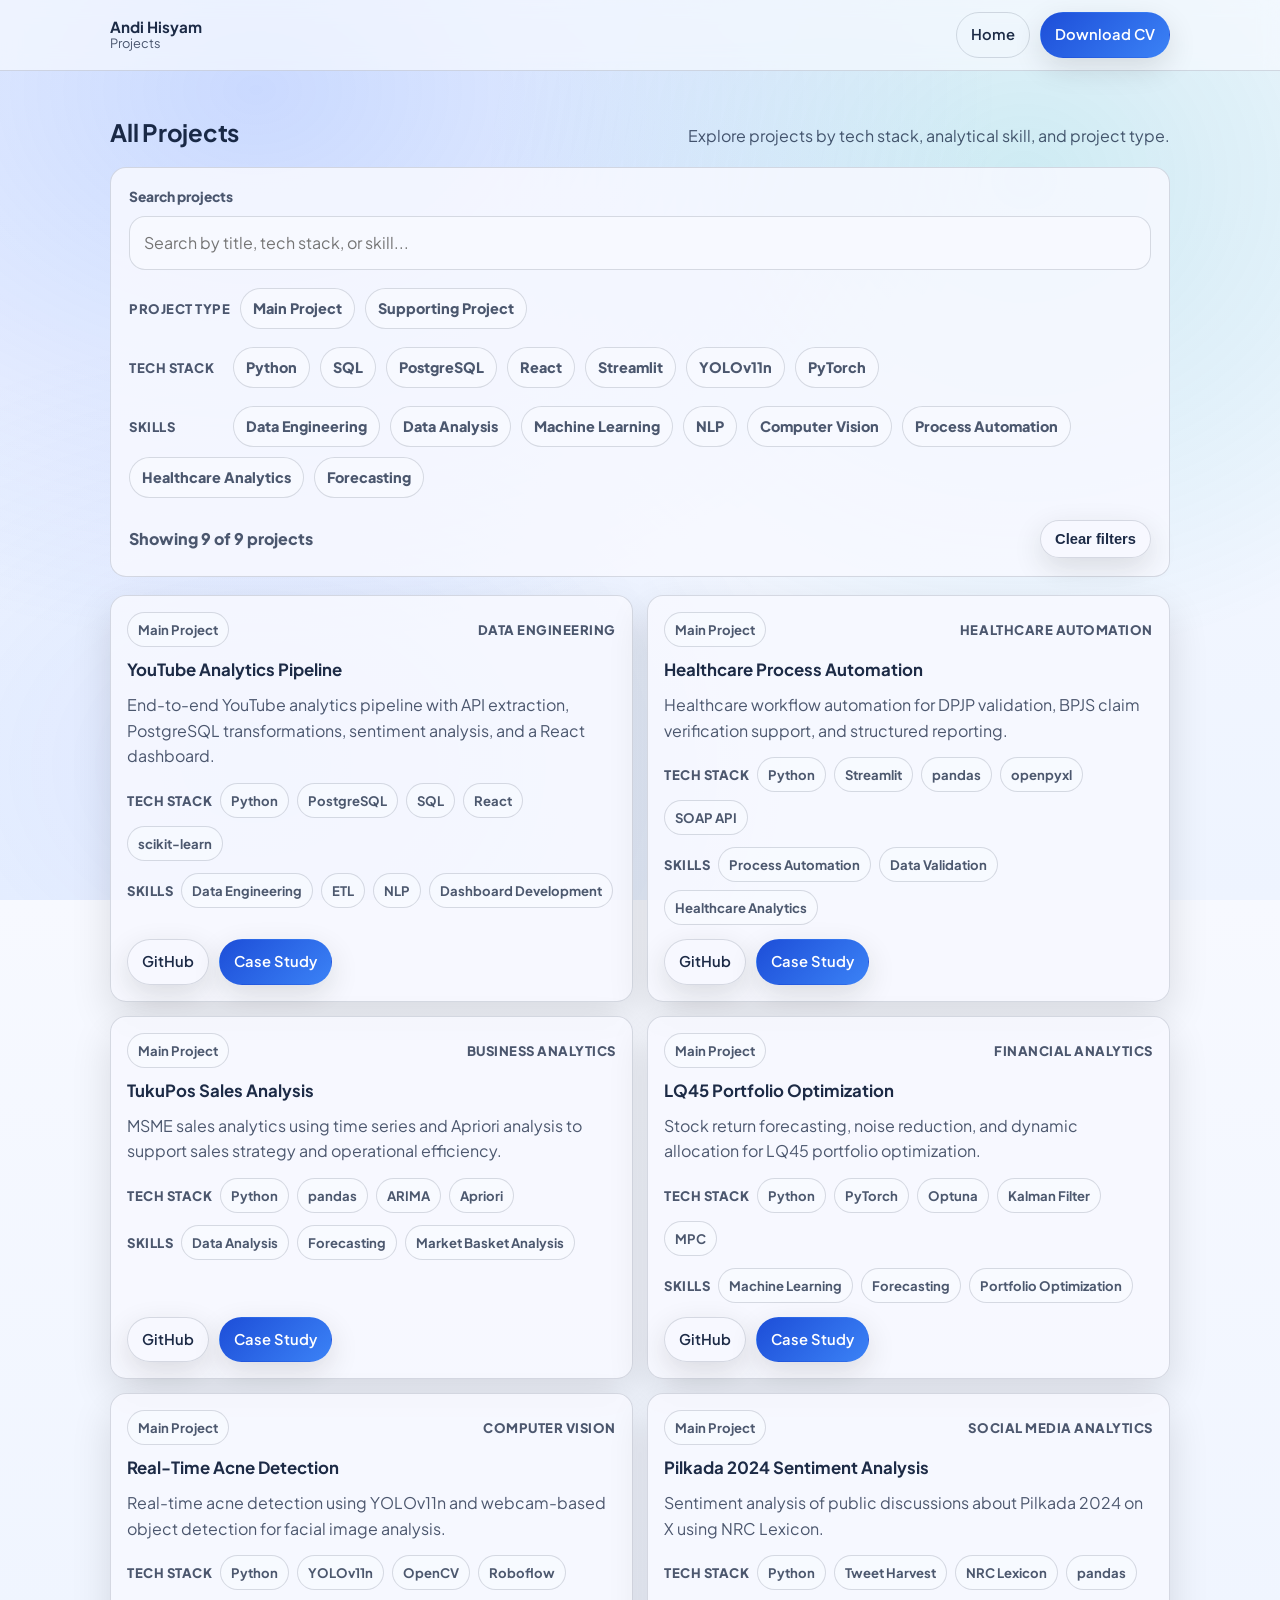
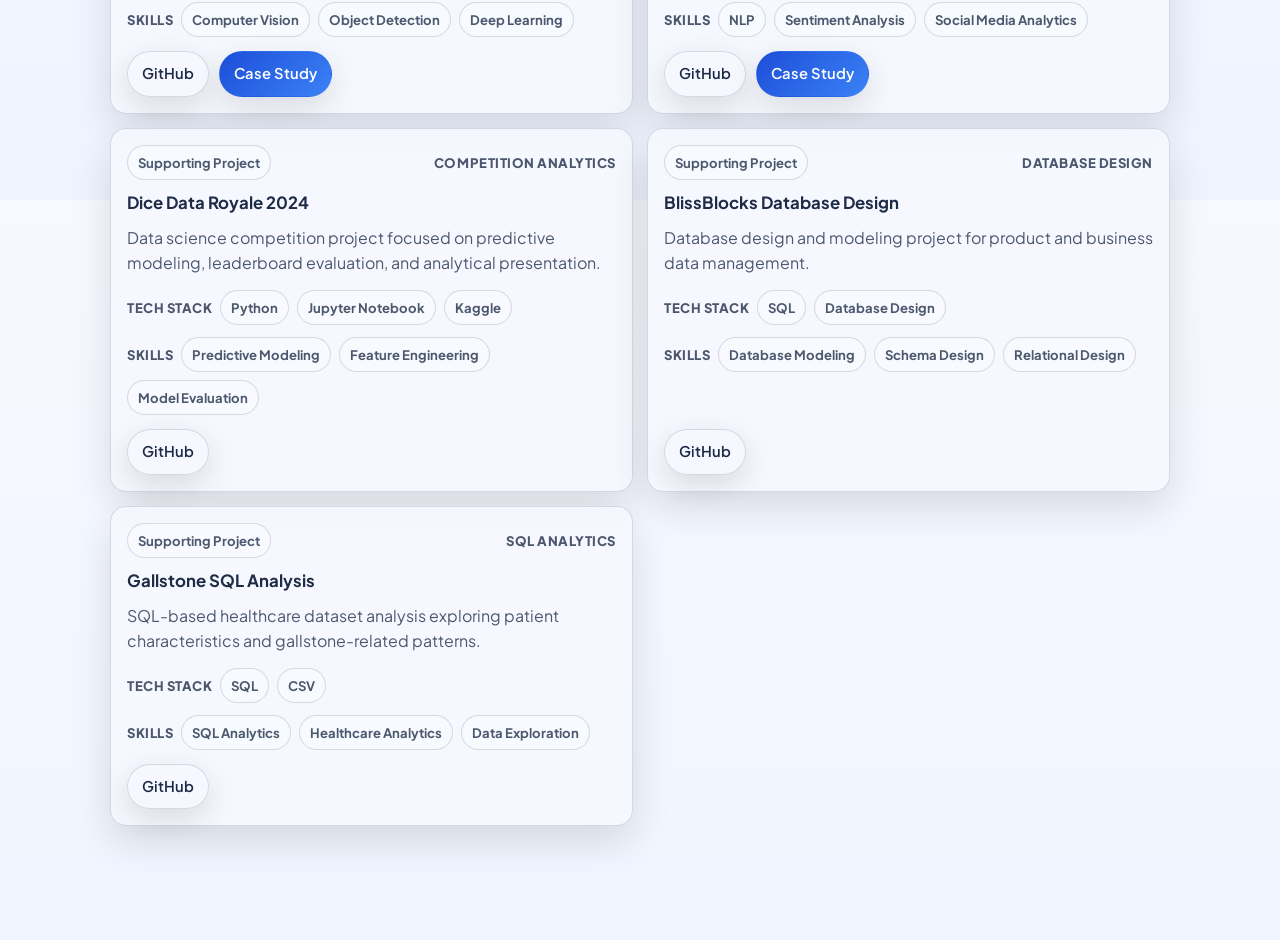
==== commit 8bf18f62: "Add YouTube Analytics Pipeline case study and update project links" ====
--- a/projects/index.html
+++ b/projects/index.html
@@ -101,6 +101,7 @@
               </div>
               <div class="project-actions">
                 <a class="btn" href="https://github.com/andihisyam/youtube-analytics" target="_blank" rel="noreferrer">GitHub</a>
+                <a class="btn primary" href="youtube-analytics-pipeline/index.html">Case Study</a>
               </div>
             </article>
 
@@ -302,7 +303,7 @@
                 <span class="badge">Data Exploration</span>
               </div>
               <div class="project-actions">
-                <a class="btn" href="https://github.com/andihisyam/gallstone-sql-analysis" target="_blank" rel="noreferrer">GitHub</a>
+                <a class="btn" href="https://github.com/andihisyam/Gallstone-Analysis-SQL" target="_blank" rel="noreferrer">GitHub</a>
               </div>
             </article>
           </div>
--- a/assets/css/styles.css
+++ b/assets/css/styles.css
@@ -777,6 +777,180 @@
   font-weight: 800;
 }
 
+.case-metric-grid {
+  display: grid;
+  grid-template-columns: repeat(4, minmax(0, 1fr));
+  gap: 14px;
+}
+
+.metric-card span {
+  display: block;
+  color: var(--muted);
+  font-size: 0.82rem;
+  font-weight: 800;
+  letter-spacing: 0.04em;
+  text-transform: uppercase;
+}
+
+.metric-card strong {
+  display: block;
+  margin-top: 8px;
+  font-size: clamp(1.45rem, 2.4vw, 2rem);
+  line-height: 1.1;
+}
+
+.metric-card p {
+  margin-top: 8px;
+}
+
+.sentiment-bars {
+  display: grid;
+  gap: 14px;
+  margin-top: 18px;
+}
+
+.sentiment-row {
+  display: grid;
+  grid-template-columns: minmax(130px, 1fr) auto;
+  gap: 10px;
+  align-items: end;
+}
+
+.sentiment-row div {
+  display: grid;
+  gap: 2px;
+}
+
+.sentiment-row strong {
+  text-transform: capitalize;
+}
+
+.sentiment-row span {
+  color: var(--muted);
+  font-size: 0.88rem;
+  font-weight: 750;
+}
+
+.sentiment-row > span {
+  color: var(--text);
+}
+
+.sentiment-row i {
+  grid-column: 1 / -1;
+  display: block;
+  height: 10px;
+  border-radius: 999px;
+  background:
+    linear-gradient(90deg, var(--accent), var(--accent2)) 0 0 / var(--bar) 100% no-repeat,
+    color-mix(in srgb, var(--card2) 82%, transparent);
+  border: 1px solid var(--border);
+}
+
+.lexicon-chart {
+  position: relative;
+  min-height: 280px;
+  margin-top: 18px;
+  padding: 12px 12px 34px 42px;
+  border: 1px solid var(--border);
+  border-radius: var(--radiusSm);
+  background: color-mix(in srgb, var(--card2) 82%, transparent);
+}
+
+.lexicon-plot {
+  display: grid;
+  grid-template-columns: repeat(3, minmax(0, 1fr));
+  align-items: end;
+  gap: 14px;
+  height: 220px;
+  border-left: 1px solid var(--border);
+  border-bottom: 1px solid var(--border);
+  padding: 10px 10px 0;
+}
+
+.lexicon-bar {
+  display: flex;
+  min-height: 34px;
+  height: var(--bar);
+  flex-direction: column;
+  justify-content: flex-end;
+  gap: 4px;
+  padding: 10px 8px;
+  border-radius: 10px 10px 0 0;
+  background: linear-gradient(180deg, var(--accent2), var(--accent));
+  color: #fff;
+  text-align: center;
+}
+
+.lexicon-bar span,
+.lexicon-bar strong {
+  line-height: 1.1;
+}
+
+.lexicon-bar span {
+  font-size: 0.78rem;
+  font-weight: 800;
+  text-transform: capitalize;
+}
+
+.chart-axis {
+  position: absolute;
+  color: var(--muted);
+  font-size: 0.78rem;
+  font-weight: 850;
+  letter-spacing: 0.04em;
+  text-transform: uppercase;
+}
+
+.x-axis {
+  left: 42px;
+  right: 12px;
+  bottom: 9px;
+  text-align: center;
+}
+
+.y-axis {
+  left: 10px;
+  top: 50%;
+  transform: translateY(-50%) rotate(-90deg);
+  transform-origin: center;
+}
+
+.table-wrap {
+  width: 100%;
+  overflow-x: auto;
+}
+
+.case-table {
+  width: 100%;
+  border-collapse: collapse;
+  min-width: 640px;
+}
+
+.case-table th,
+.case-table td {
+  padding: 12px 10px;
+  border-bottom: 1px solid var(--border);
+  text-align: left;
+  white-space: nowrap;
+}
+
+.case-table th {
+  color: var(--muted);
+  font-size: 0.82rem;
+  letter-spacing: 0.04em;
+  text-transform: uppercase;
+}
+
+.case-table td {
+  color: var(--muted);
+  font-weight: 650;
+}
+
+.case-table td:first-child {
+  color: var(--text);
+  font-weight: 850;
+}
+
 .timeline {
   display: grid;
   gap: 12px;
@@ -994,6 +1168,9 @@
   .project-directory {
     grid-template-columns: 1fr;
   }
+  .case-metric-grid {
+    grid-template-columns: repeat(2, minmax(0, 1fr));
+  }
   .filter-label {
     width: 100%;
   }
@@ -1013,6 +1190,18 @@
   }
   .mobile-menu[data-open="true"] {
     display: block;
+  }
+}
+
+@media (max-width: 560px) {
+  .case-metric-grid {
+    grid-template-columns: 1fr;
+  }
+  .lexicon-plot {
+    gap: 8px;
+  }
+  .lexicon-bar {
+    padding: 8px 4px;
   }
 }
 
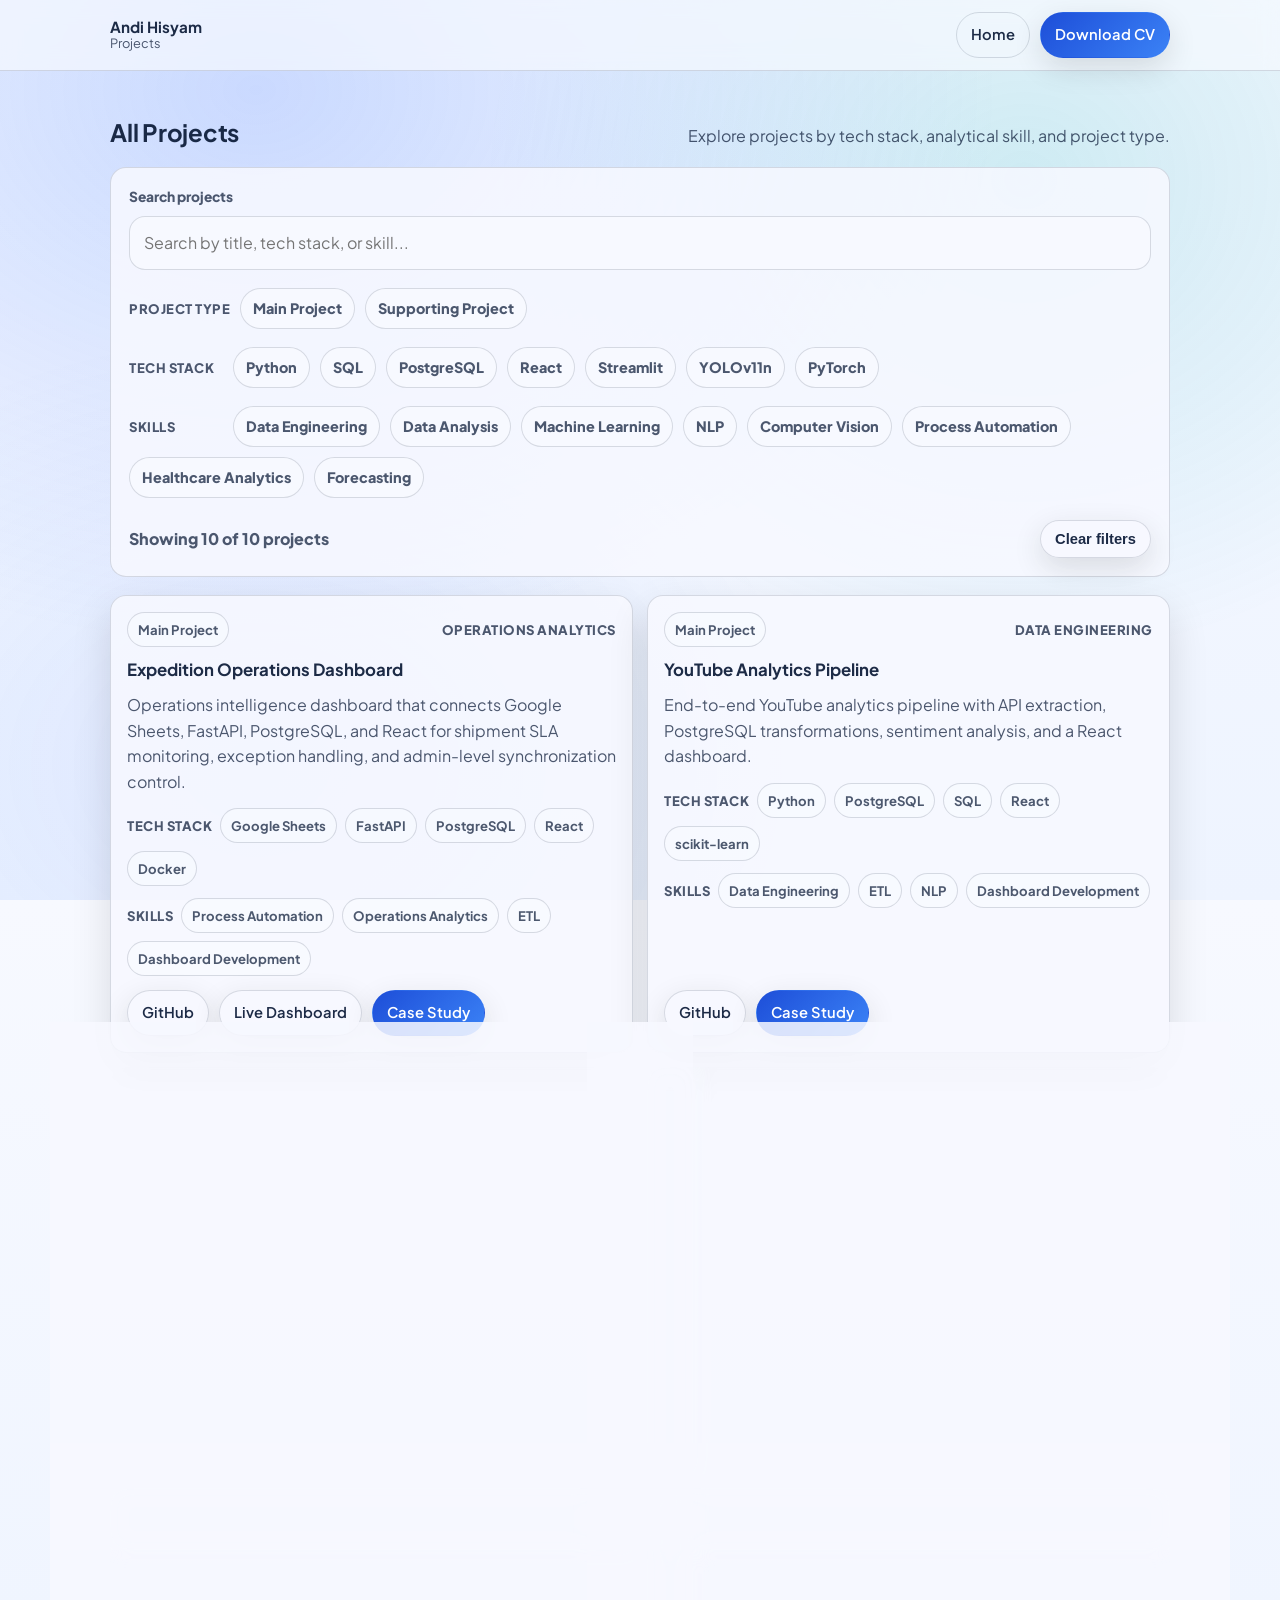
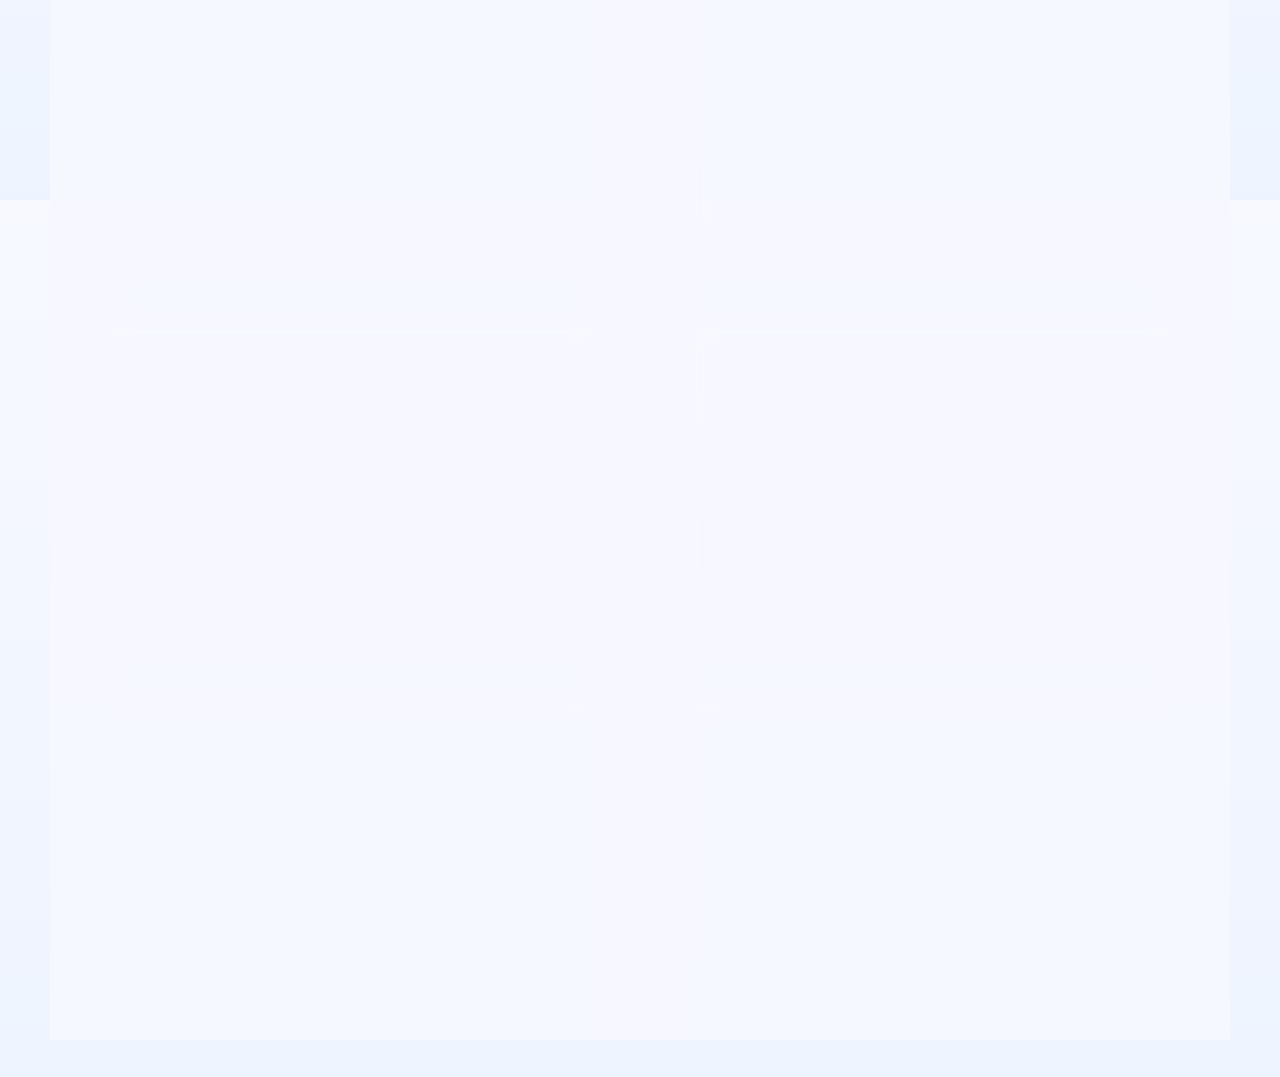
==== commit 47990a76: "Add Expedition Operations Dashboard project details and case study link" ====
--- a/projects/index.html
+++ b/projects/index.html
@@ -21,7 +21,7 @@
           </a>
           <div class="nav-actions">
             <a class="btn ghost" href="../index.html#projects">Home</a>
-            <a class="btn primary" href="../CV_AndiHisyamHelmiFaalihFakhruddin.pdf" download>Download CV</a>
+            <a class="btn primary" href="../CV_ATS_ANDI_HISYAM.pdf" download>Download CV</a>
           </div>
         </div>
       </div>
@@ -77,6 +77,36 @@
           </div>
 
           <div class="project-directory" data-project-list>
+
+            <article class="card project-directory-card" data-project-card data-type="main" data-tech="Google Sheets|Python|FastAPI|PostgreSQL|React|Docker" data-skills="Process Automation|Operations Analytics|Dashboard Development|ETL|Data Validation">
+              <div class="project-card-head">
+                <span class="badge">Main Project</span>
+                <span class="project-domain">Operations Analytics</span>
+              </div>
+              <h3>Expedition Operations Dashboard</h3>
+              <p>Operations intelligence dashboard that connects Google Sheets, FastAPI, PostgreSQL, and React for shipment SLA monitoring, exception handling, and admin-level synchronization control.</p>
+              <div class="project-tags">
+                <span class="tag-label">Tech Stack</span>
+                <span class="badge">Google Sheets</span>
+                <span class="badge">FastAPI</span>
+                <span class="badge">PostgreSQL</span>
+                <span class="badge">React</span>
+                <span class="badge">Docker</span>
+              </div>
+              <div class="project-tags">
+                <span class="tag-label">Skills</span>
+                <span class="badge">Process Automation</span>
+                <span class="badge">Operations Analytics</span>
+                <span class="badge">ETL</span>
+                <span class="badge">Dashboard Development</span>
+              </div>
+              <div class="project-actions">
+                <a class="btn" href="https://github.com/andihisyam/expedition-operations-dashboard" target="_blank" rel="noreferrer">GitHub</a>
+                <a class="btn" href="https://dashboard.hisyam-portfolio.my.id/" target="_blank" rel="noreferrer">Live Dashboard</a>
+                <a class="btn primary" href="expedition-operations-dashboard/index.html">Case Study</a>
+              </div>
+            </article>
+
             <article class="card project-directory-card" data-project-card data-type="main" data-tech="Python|PostgreSQL|SQL|React|scikit-learn" data-skills="Data Engineering|Analytics Engineering|NLP|Sentiment Analysis|Dashboard Development|ETL">
               <div class="project-card-head">
                 <span class="badge">Main Project</span>
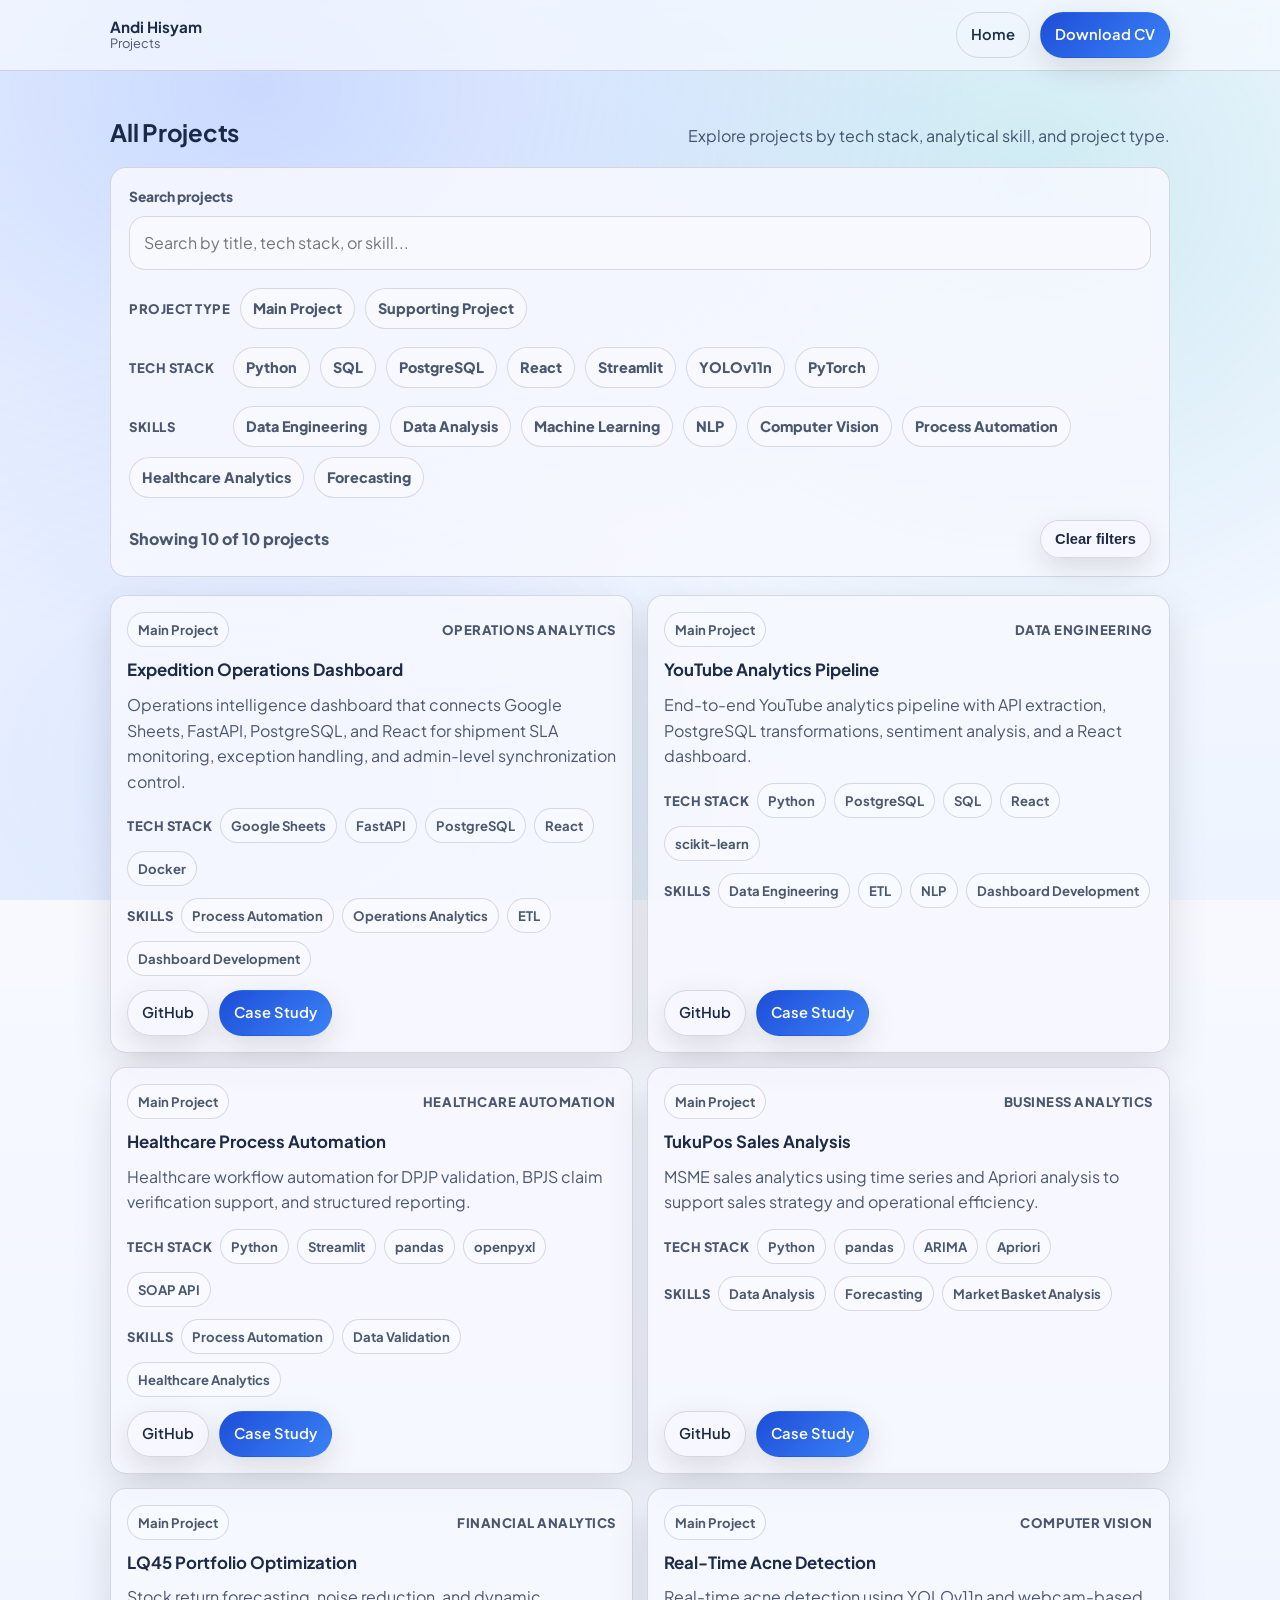
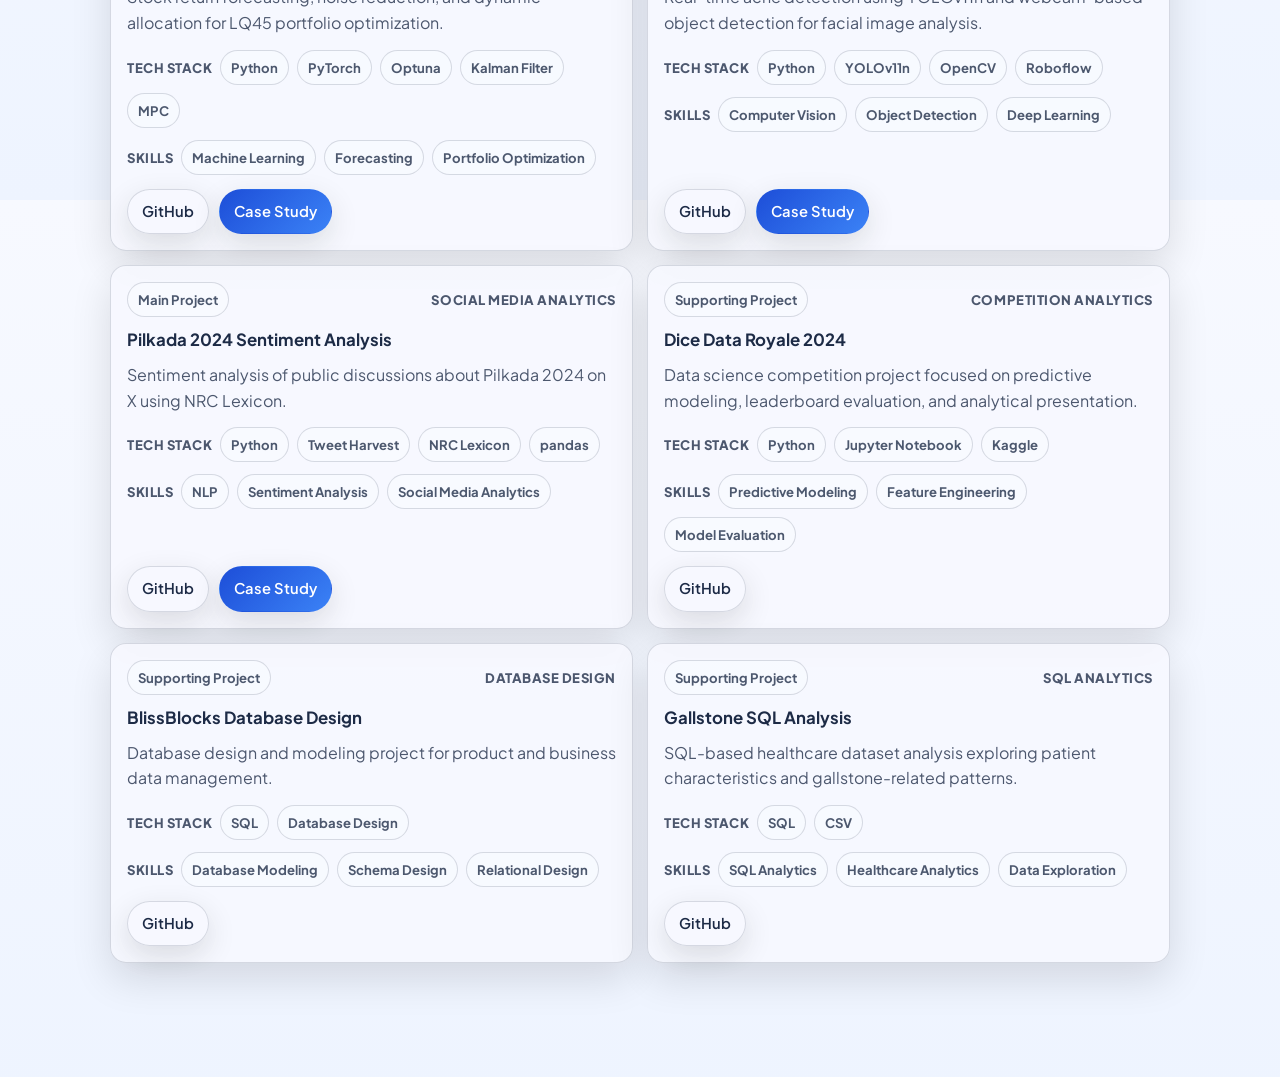
==== commit 4a9ed025: "Update GitHub links for Expedition Operations Dashboard to point to new repository" ====
--- a/projects/index.html
+++ b/projects/index.html
@@ -101,8 +101,7 @@
                 <span class="badge">Dashboard Development</span>
               </div>
               <div class="project-actions">
-                <a class="btn" href="https://github.com/andihisyam/expedition-operations-dashboard" target="_blank" rel="noreferrer">GitHub</a>
-                <a class="btn" href="https://dashboard.hisyam-portfolio.my.id/" target="_blank" rel="noreferrer">Live Dashboard</a>
+                <a class="btn" href="https://github.com/andihisyam/expedition-data-automation" target="_blank" rel="noreferrer">GitHub</a>
                 <a class="btn primary" href="expedition-operations-dashboard/index.html">Case Study</a>
               </div>
             </article>
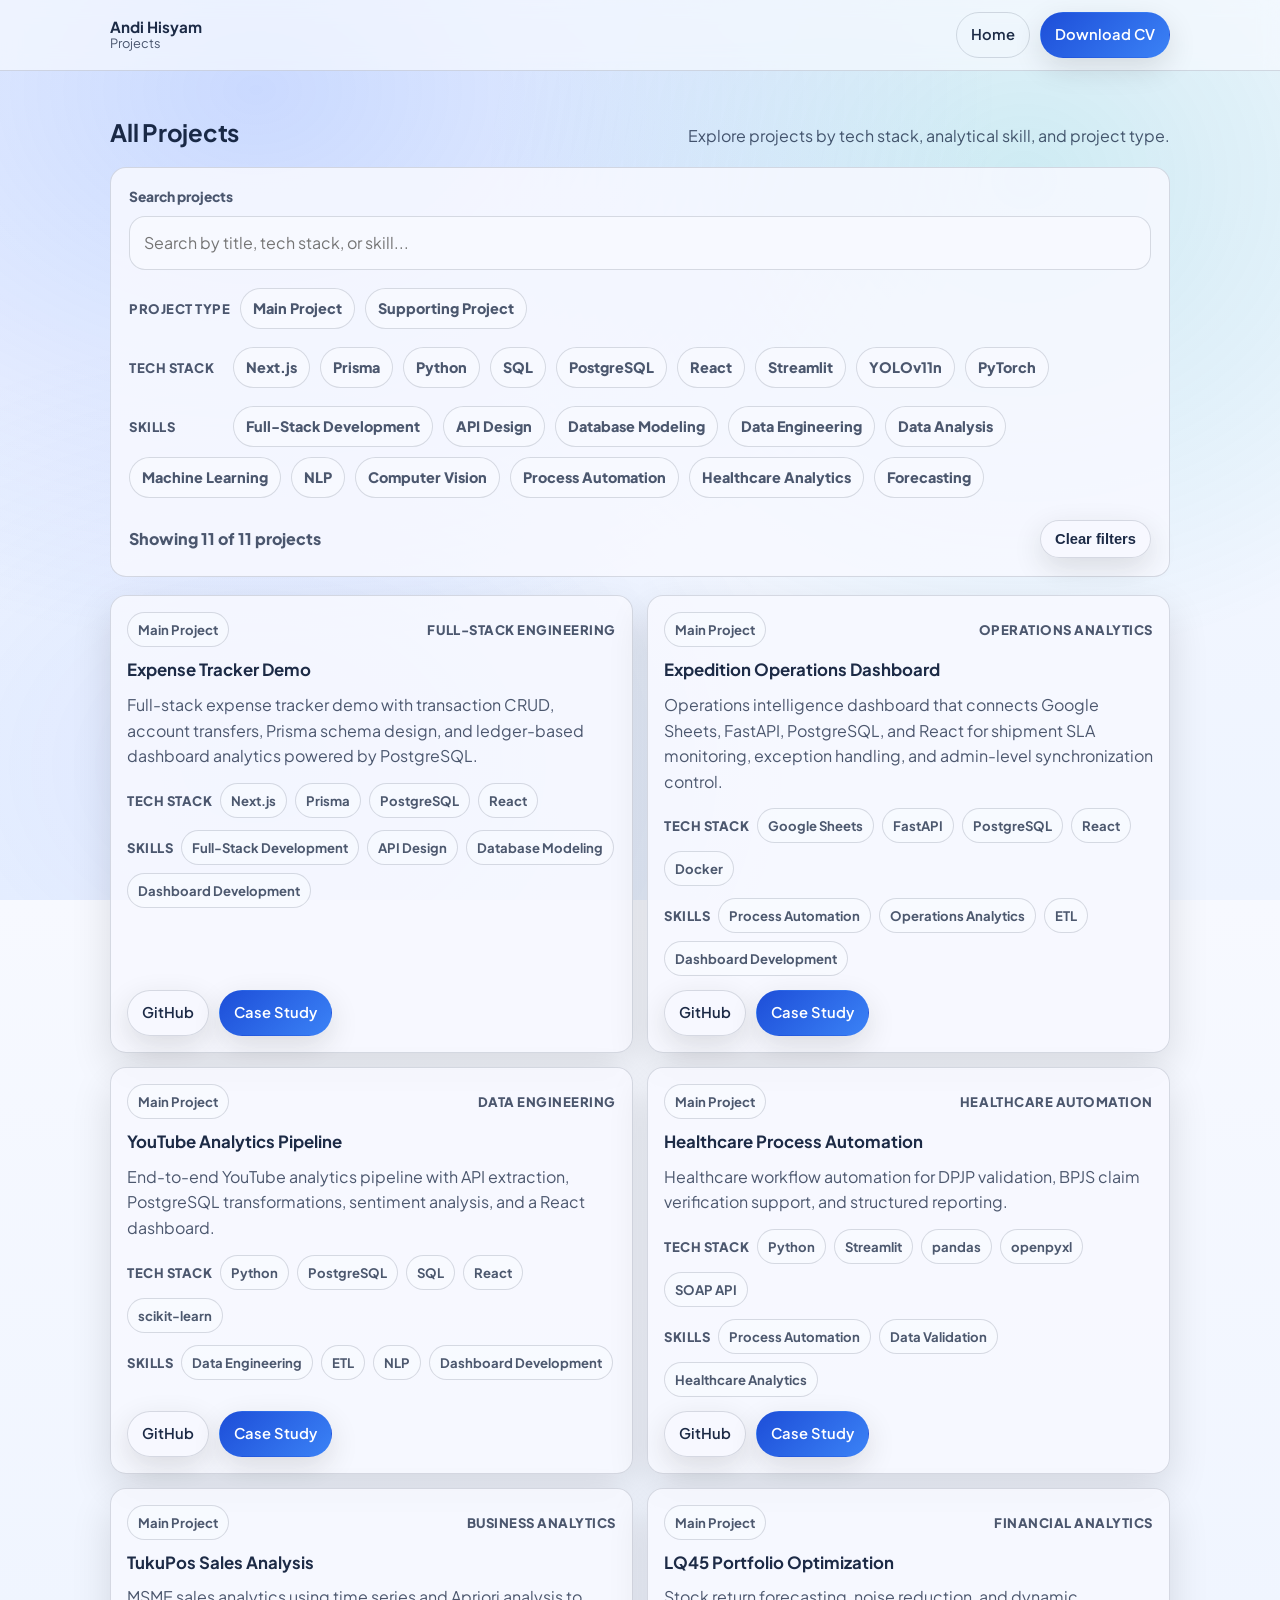
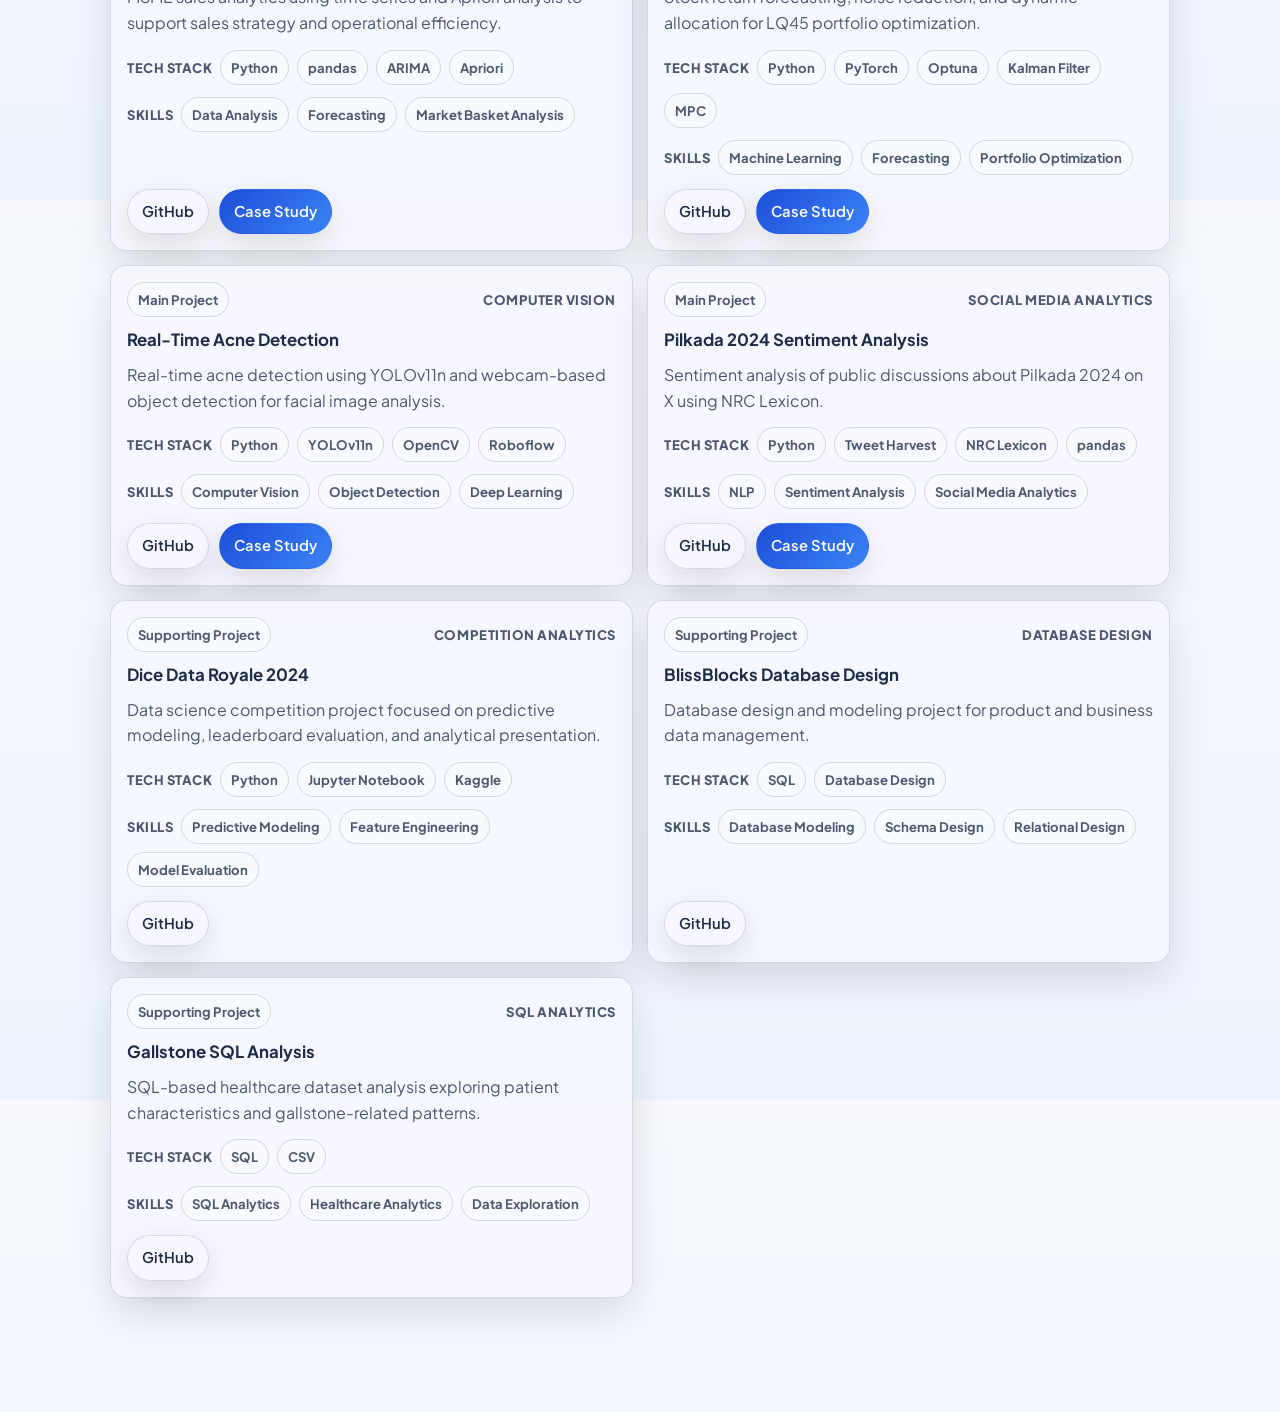
==== commit f25ad6f7: "Add expense tracker project case study" ====
--- a/projects/index.html
+++ b/projects/index.html
@@ -49,6 +49,8 @@
 
             <div class="filter-row" aria-label="Tech stack filters">
               <span class="filter-label">Tech Stack</span>
+              <button class="filter-chip" type="button" data-filter-group="tech" data-filter-value="Next.js">Next.js</button>
+              <button class="filter-chip" type="button" data-filter-group="tech" data-filter-value="Prisma">Prisma</button>
               <button class="filter-chip" type="button" data-filter-group="tech" data-filter-value="Python">Python</button>
               <button class="filter-chip" type="button" data-filter-group="tech" data-filter-value="SQL">SQL</button>
               <button class="filter-chip" type="button" data-filter-group="tech" data-filter-value="PostgreSQL">PostgreSQL</button>
@@ -60,6 +62,9 @@
 
             <div class="filter-row" aria-label="Skill filters">
               <span class="filter-label">Skills</span>
+              <button class="filter-chip" type="button" data-filter-group="skill" data-filter-value="Full-Stack Development">Full-Stack Development</button>
+              <button class="filter-chip" type="button" data-filter-group="skill" data-filter-value="API Design">API Design</button>
+              <button class="filter-chip" type="button" data-filter-group="skill" data-filter-value="Database Modeling">Database Modeling</button>
               <button class="filter-chip" type="button" data-filter-group="skill" data-filter-value="Data Engineering">Data Engineering</button>
               <button class="filter-chip" type="button" data-filter-group="skill" data-filter-value="Data Analysis">Data Analysis</button>
               <button class="filter-chip" type="button" data-filter-group="skill" data-filter-value="Machine Learning">Machine Learning</button>
@@ -78,6 +83,32 @@
 
           <div class="project-directory" data-project-list>
 
+            <article class="card project-directory-card" data-project-card data-type="main" data-tech="Next.js|Prisma|PostgreSQL|React" data-skills="Full-Stack Development|API Design|Database Modeling|Dashboard Development">
+              <div class="project-card-head">
+                <span class="badge">Main Project</span>
+                <span class="project-domain">Full-Stack Engineering</span>
+              </div>
+              <h3>Expense Tracker Demo</h3>
+              <p>Full-stack expense tracker demo with transaction CRUD, account transfers, Prisma schema design, and ledger-based dashboard analytics powered by PostgreSQL.</p>
+              <div class="project-tags">
+                <span class="tag-label">Tech Stack</span>
+                <span class="badge">Next.js</span>
+                <span class="badge">Prisma</span>
+                <span class="badge">PostgreSQL</span>
+                <span class="badge">React</span>
+              </div>
+              <div class="project-tags">
+                <span class="tag-label">Skills</span>
+                <span class="badge">Full-Stack Development</span>
+                <span class="badge">API Design</span>
+                <span class="badge">Database Modeling</span>
+                <span class="badge">Dashboard Development</span>
+              </div>
+              <div class="project-actions">
+                <a class="btn" href="https://github.com/andihisyam/tracker-expense" target="_blank" rel="noreferrer">GitHub</a>
+                <a class="btn primary" href="expense-tracker/index.html">Case Study</a>
+              </div>
+            </article>
             <article class="card project-directory-card" data-project-card data-type="main" data-tech="Google Sheets|Python|FastAPI|PostgreSQL|React|Docker" data-skills="Process Automation|Operations Analytics|Dashboard Development|ETL|Data Validation">
               <div class="project-card-head">
                 <span class="badge">Main Project</span>
@@ -351,3 +382,4 @@
     <script src="../assets/js/main.js"></script>
   </body>
 </html>
+
